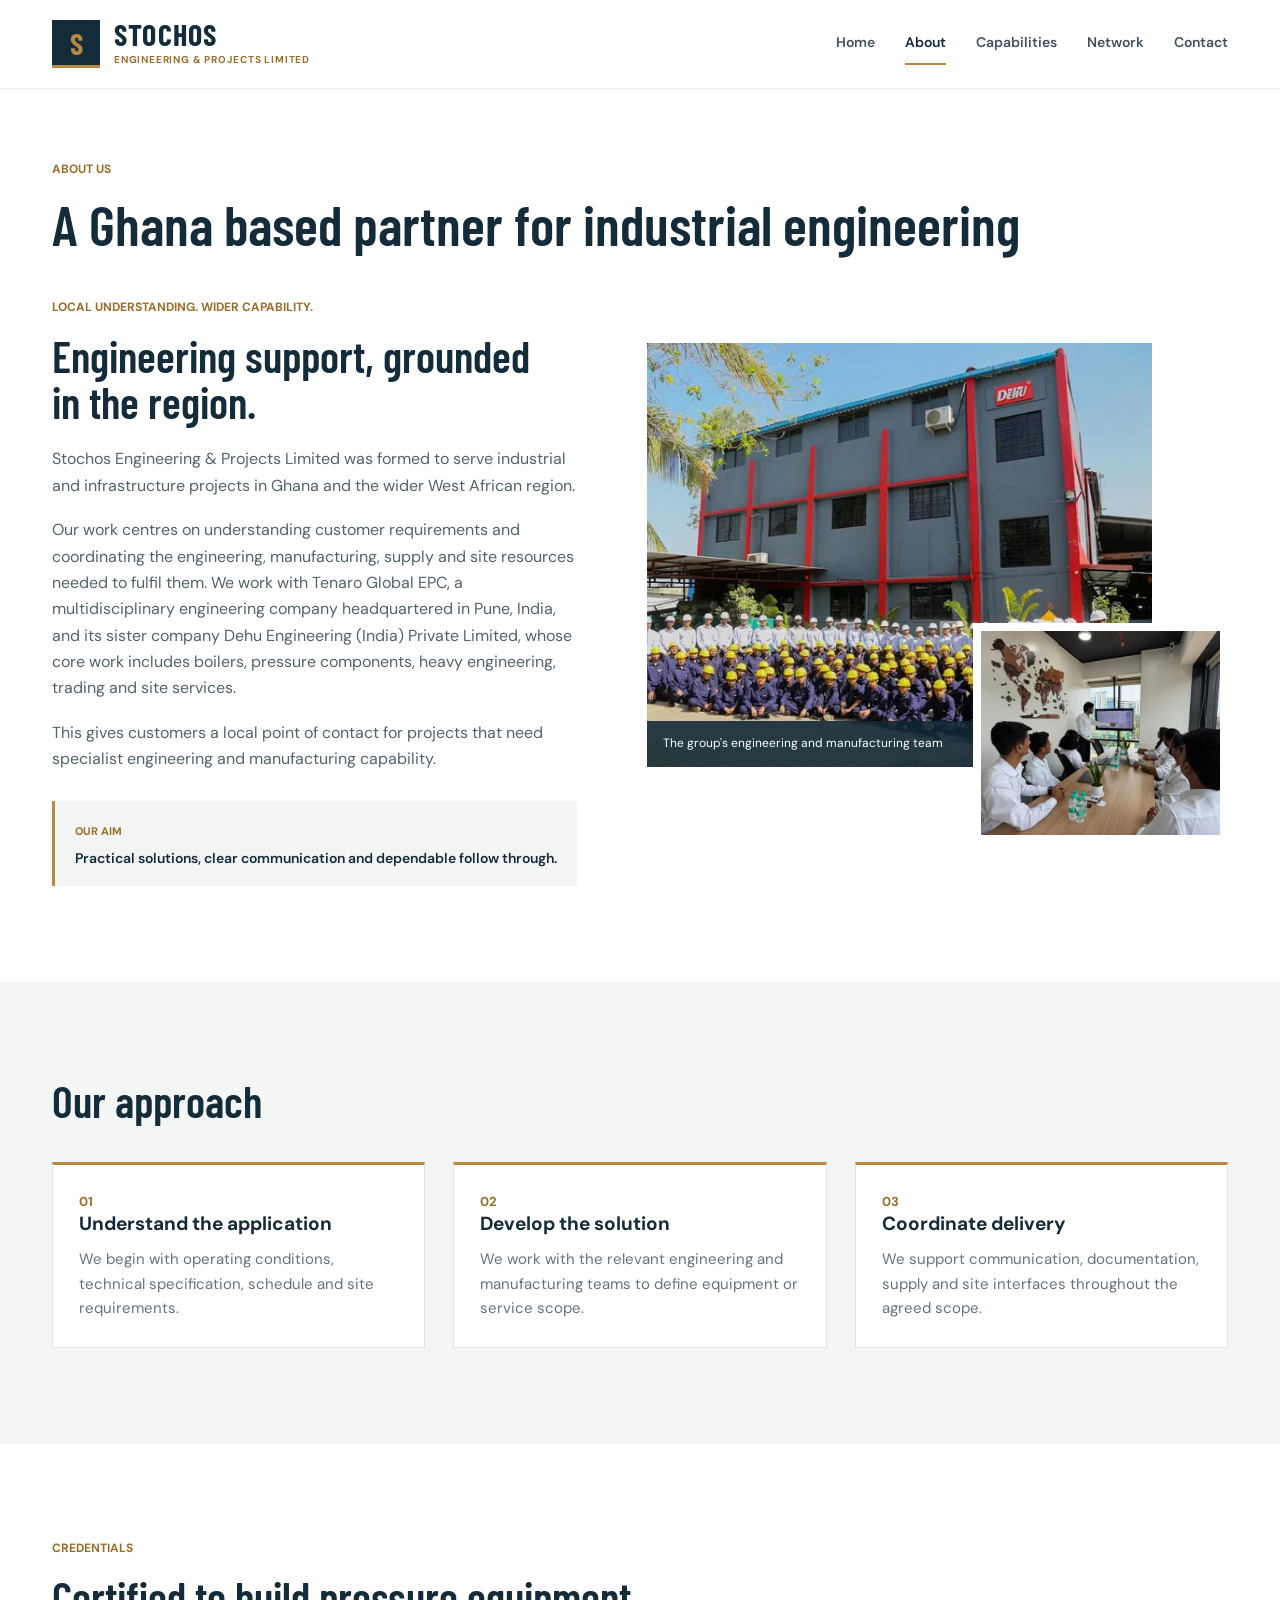
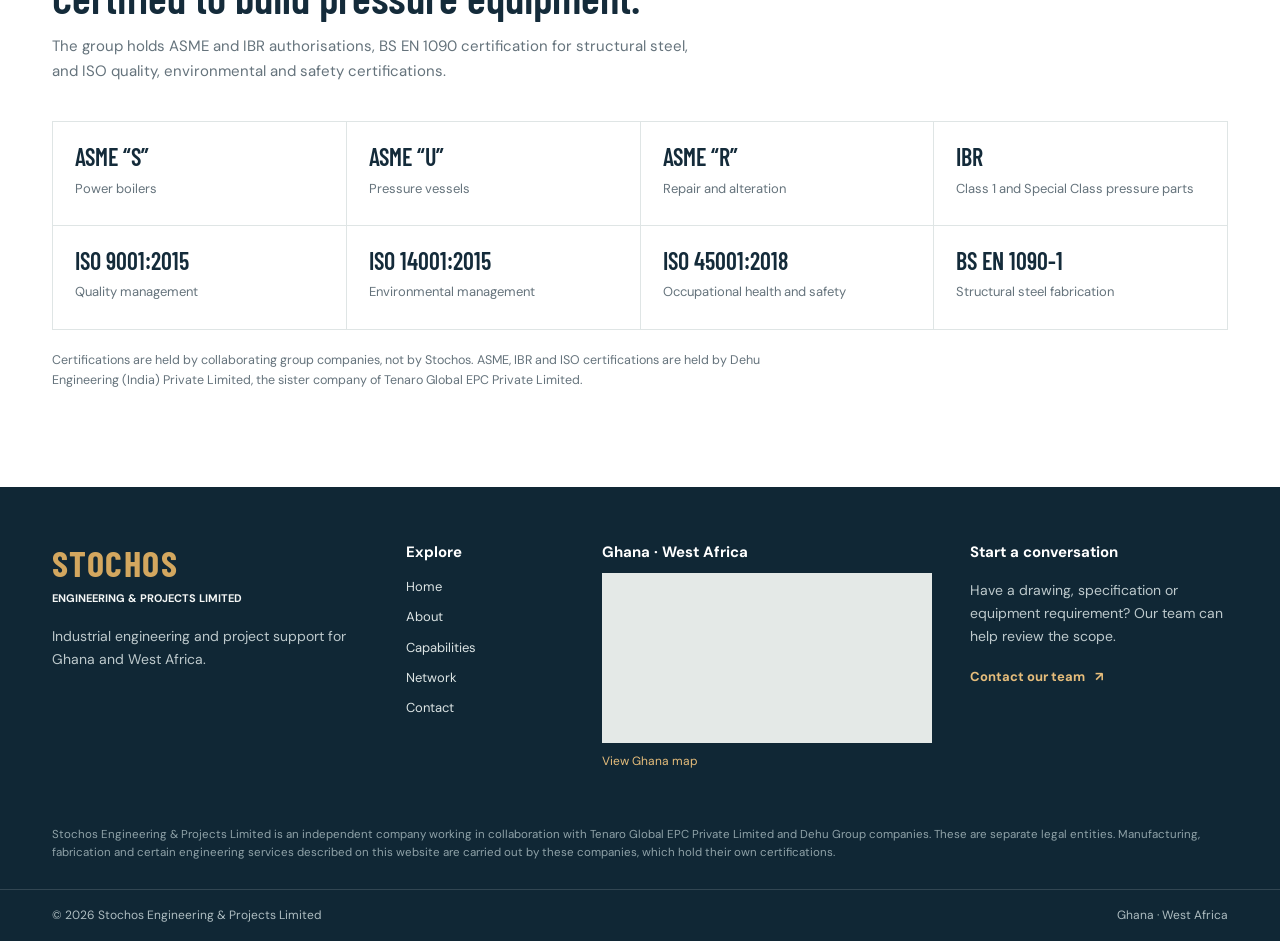
==== about/index.html @ 155a090a "Restructured into HTML" ====
<!doctype html>
<html lang="en">
<head>
  <meta charset="UTF-8" />
  <meta name="viewport" content="width=device-width, initial-scale=1.0" />
  <title>About Us | Stochos Engineering &amp; Projects</title>
  <meta name="description" content="Stochos is a Ghana based partner for industrial engineering, connected to Tenaro Global EPC and the Dehu Group." />
  <link rel="stylesheet" href="../css/styles.css" />
</head>
<body>
  <a class="skip" href="#main">Skip to content</a>

  <header>
    <div class="wrap nav">
      <a class="brand" href="../" aria-label="Stochos Engineering &amp; Projects Limited, home">
        <span class="brand-mark" aria-hidden="true">S</span>
        <span class="brand-text"><strong>STOCHOS</strong><span>ENGINEERING &amp; PROJECTS LIMITED</span></span>
      </a>
      <input class="nav-toggle" type="checkbox" id="nav-toggle" aria-label="Toggle menu" />
      <label class="menu" for="nav-toggle" aria-hidden="true">Menu</label>
      <nav class="links" id="site-links" aria-label="Main">
        <a href="../">Home</a>
        <a href="../about/" class="on" aria-current="page">About</a>
        <a href="../capabilities/">Capabilities</a>
        <a href="../network/">Network</a>
        <a href="../contact/">Contact</a>
      </nav>
    </div>
  </header>

  <main id="main">
    <div class="wrap page-head">
      <div class="eyebrow">About us</div>
      <h1>A Ghana based partner for industrial engineering</h1>
    </div>

    <section class="about-story-section">
      <div class="wrap about-story-layout">
        <div class="about-story-copy">
          <div class="eyebrow">Local understanding. Wider capability.</div>
          <h2>Engineering support, grounded in the region.</h2>
          <p>Stochos Engineering &amp; Projects Limited was formed to serve industrial and infrastructure projects in Ghana and the wider West African region.</p>
          <p>Our work centres on understanding customer requirements and coordinating the engineering, manufacturing, supply and site resources needed to fulfil them. We work with Tenaro Global EPC, a multidisciplinary engineering company headquartered in Pune, India, and its sister company Dehu Engineering (India) Private Limited, whose core work includes boilers, pressure components, heavy engineering, trading and site services.</p>
          <p>This gives customers a local point of contact for projects that need specialist engineering and manufacturing capability.</p>
          <div class="about-principle">
            <span>Our aim</span>
            <p>Practical solutions, clear communication and dependable follow through.</p>
          </div>
        </div>
        <div class="about-image-pair">
          <figure class="about-image-main">
            <img src="../images/group-team.webp" alt="The Dehu Group engineering and manufacturing team outside their facility" />
            <figcaption>The group's engineering and manufacturing team</figcaption>
          </figure>
          <img class="about-image-detail" src="../images/engineering-office.webp" alt="Engineers in a project review meeting" loading="lazy" />
        </div>
      </div>
    </section>

    <section class="soft">
      <div class="wrap">
        <h2>Our approach</h2>
        <div class="grid">
          <div class="card">
            <div class="num">01</div>
            <h3>Understand the application</h3>
            <p>We begin with operating conditions, technical specification, schedule and site requirements.</p>
          </div>
          <div class="card">
            <div class="num">02</div>
            <h3>Develop the solution</h3>
            <p>We work with the relevant engineering and manufacturing teams to define equipment or service scope.</p>
          </div>
          <div class="card">
            <div class="num">03</div>
            <h3>Coordinate delivery</h3>
            <p>We support communication, documentation, supply and site interfaces throughout the agreed scope.</p>
          </div>
        </div>
      </div>
    </section>

    <section>
      <div class="wrap">
        <div class="eyebrow">Credentials</div>
        <h2>Certified to build pressure equipment.</h2>
        <p class="note" style="max-width: 640px">The group holds ASME and IBR authorisations, BS EN 1090 certification for structural steel, and ISO quality, environmental and safety certifications.</p>
        <div class="credentials">
          <div class="credential"><strong>ASME “S”</strong><span>Power boilers</span></div>
          <div class="credential"><strong>ASME “U”</strong><span>Pressure vessels</span></div>
          <div class="credential"><strong>ASME “R”</strong><span>Repair and alteration</span></div>
          <div class="credential"><strong>IBR</strong><span>Class 1 and Special Class pressure parts</span></div>
          <div class="credential"><strong>ISO 9001:2015</strong><span>Quality management</span></div>
          <div class="credential"><strong>ISO 14001:2015</strong><span>Environmental management</span></div>
          <div class="credential"><strong>ISO 45001:2018</strong><span>Occupational health and safety</span></div>
          <div class="credential"><strong>BS EN 1090-1</strong><span>Structural steel fabrication</span></div>
        </div>
        <p class="credentials-note">Certifications are held by collaborating group companies, not by Stochos. ASME, IBR and ISO certifications are held by Dehu Engineering (India) Private Limited, the sister company of Tenaro Global EPC Private Limited.</p>
      </div>
    </section>
  </main>

  <footer>
    <div class="wrap footer-main">
      <div class="footer-brand">
        <strong>STOCHOS</strong>
        <span>ENGINEERING &amp; PROJECTS LIMITED</span>
        <p>Industrial engineering and project support for Ghana and West Africa.</p>
      </div>
      <div class="footer-navigation">
        <h2>Explore</h2>
        <nav aria-label="Footer">
          <a href="../">Home</a>
          <a href="../about/">About</a>
          <a href="../capabilities/">Capabilities</a>
          <a href="../network/">Network</a>
          <a href="../contact/">Contact</a>
        </nav>
      </div>
      <div class="footer-map">
        <h2>Ghana · West Africa</h2>
        <iframe title="Map showing Ghana in West Africa" src="https://www.openstreetmap.org/export/embed.html?bbox=-3.3%2C4.5%2C1.3%2C11.2&amp;layer=mapnik" loading="lazy" referrerpolicy="no-referrer-when-downgrade"></iframe>
        <a href="https://www.openstreetmap.org/#map=6/7.95/-0.99" target="_blank" rel="noreferrer">View Ghana map</a>
      </div>
      <div class="footer-contact">
        <h2>Start a conversation</h2>
        <p>Have a drawing, specification or equipment requirement? Our team can help review the scope.</p>
        <a href="../contact/">Contact our team <span aria-hidden="true">↗</span></a>
      </div>
    </div>
    <div class="wrap footer-legal">
      Stochos Engineering &amp; Projects Limited is an independent company working in collaboration with Tenaro Global EPC Private Limited and Dehu Group companies. These are separate legal entities. Manufacturing, fabrication and certain engineering services described on this website are carried out by these companies, which hold their own certifications.
    </div>
    <div class="footer-base">
      <div class="wrap">
        <span>© 2026 Stochos Engineering &amp; Projects Limited</span>
        <span>Ghana · West Africa</span>
      </div>
    </div>
  </footer>

</body>
</html>
---- css/styles.css ----
@import url('https://fonts.googleapis.com/css2?family=Barlow+Condensed:wght@500;600;700&family=DM+Sans:wght@400;500;600;700&display=swap');

:root {
	font-family: 'DM Sans', sans-serif;
	color: #233442;
	background: #fff;
	font-synthesis: none;
	text-rendering: optimizeLegibility;
	--gold: #b8893f;
	--gold-deep: #9a6d29;
	--navy: #142b3a;
	--ink: #263946;
	--muted: #65737c;
	--line: #dfe5e5;
	--soft: #f3f6f5;
	--white: #fff;
}

* { box-sizing: border-box; margin: 0; }
html { scroll-behavior: smooth; }
body { color: var(--ink); background: var(--white); line-height: 1.65; }
button, input, select, textarea { font: inherit; }
button { cursor: pointer; }
a { color: inherit; }
img { max-width: 100%; }
.wrap { width: min(1240px, 100%); margin: 0 auto; padding: 0 32px; }
.skip { position: absolute; top: -60px; left: 16px; z-index: 20; padding: 10px 16px; background: var(--navy); color: #fff; font-size: 14px; font-weight: 700; text-decoration: none; }
.skip:focus { top: 12px; }

/* Header */
header { position: sticky; top: 0; z-index: 10; background: rgba(255,255,255,.98); border-bottom: 1px solid #e9eded; }
.nav { min-height: 88px; display: flex; align-items: center; justify-content: space-between; gap: 32px; }
.brand { display: flex; align-items: center; gap: 14px; color: var(--navy); text-decoration: none; }
.brand-mark { display: grid; width: 48px; height: 48px; flex: none; place-items: center; background: var(--navy); color: var(--gold); font-family: 'Barlow Condensed', sans-serif; font-size: 30px; font-weight: 700; line-height: 1; border-bottom: 3px solid var(--gold); }
.brand-text strong { display: block; font-family: 'Barlow Condensed', sans-serif; font-size: 30px; font-weight: 700; line-height: .95; letter-spacing: .04em; }
.brand-text span { display: block; margin-top: 4px; color: var(--gold-deep); font-size: 10px; font-weight: 700; letter-spacing: .08em; }
.links { display: flex; align-items: center; gap: 30px; }
.links a { padding: 8px 0; border-bottom: 2px solid transparent; color: #42525d; font-size: 14px; font-weight: 600; text-decoration: none; transition: color .2s, border-color .2s; }
.links a:hover, .links a.on { color: var(--navy); border-color: var(--gold); }
.menu { display: none; margin: 0; border: 1px solid var(--line); padding: 9px 14px; background: #fff; color: var(--navy); font-size: 14px; font-weight: 700; cursor: pointer; user-select: none; }
.nav-toggle { position: absolute; width: 1px; height: 1px; opacity: 0; pointer-events: none; }
.nav-toggle:focus-visible + .menu { outline: 2px solid var(--gold); outline-offset: 2px; }
.nav-toggle:checked + .menu { border-color: var(--navy); background: var(--navy); color: #fff; }

/* Hero */
.hero { position: relative; isolation: isolate; min-height: 660px; padding: 96px 0 48px; display: flex; align-items: center; overflow: hidden; color: #fff; text-align: center; background: #163447; }
.hero-image, .hero-shade { position: absolute; z-index: -1; inset: 0; width: 100%; height: 100%; }
.hero-image { object-fit: cover; object-position: center 55%; animation: hero-arrive 1s ease-out both; }
.hero-shade { background: linear-gradient(90deg, rgba(9,25,36,.8), rgba(9,25,36,.5) 52%, rgba(9,25,36,.62)), linear-gradient(0deg, rgba(8,24,34,.48), transparent 60%); }
.hero-content { position: relative; padding-top: 24px; padding-bottom: 20px; animation: content-arrive .7s .12s ease-out both; }
.hero .eyebrow { color: #f3d6a2; }
.eyebrow { color: var(--gold-deep); font-size: 12px; font-weight: 700; line-height: 1.4; text-transform: uppercase; margin-bottom: 17px; }
h1, h2, h3 { color: var(--navy); }
h1, h2 { font-family: 'Barlow Condensed', 'Arial Narrow', sans-serif; font-weight: 600; line-height: 1.04; }
.hero h1 { max-width: 940px; margin: 0 auto; color: #fff; font-size: 68px; }
h2 { font-size: 44px; margin-bottom: 14px; }
h3 { font-size: 19px; line-height: 1.3; margin-bottom: 10px; }
.lead { max-width: 780px; margin: 23px auto 30px; color: rgba(255,255,255,.9); font-size: 18px; line-height: 1.6; }
.hero-actions { display: flex; flex-wrap: wrap; justify-content: center; gap: 12px; }
.btn { min-height: 50px; display: inline-flex; align-items: center; justify-content: center; gap: 12px; padding: 12px 24px; border: 1px solid var(--gold); background: var(--gold); color: #fff; font-size: 14px; font-weight: 700; text-decoration: none; transition: background .2s, border-color .2s, transform .2s; }
.btn:hover { transform: translateY(-2px); background: var(--gold-deep); border-color: var(--gold-deep); }
.btn:disabled { opacity: .7; transform: none; }
.hero .btn.ghost { background: transparent; border-color: rgba(255,255,255,.76); color: #fff; }
.hero .btn.ghost:hover { background: #fff; border-color: #fff; color: var(--navy); }
.hero-location { display: flex; align-items: center; justify-content: center; gap: 12px; margin-top: 35px; color: rgba(255,255,255,.86); font-size: 12px; font-weight: 600; }
.hero-location span { width: 4px; height: 4px; border-radius: 50%; background: #e7bd77; }

/* Stats strip */
.stats { padding: 0; background: var(--navy); color: #fff; }
.stats-grid { display: grid; grid-template-columns: repeat(4, minmax(0, 1fr)); }
.stat { padding: 30px 26px; border-left: 1px solid rgba(255,255,255,.12); }
.stat:last-child { border-right: 1px solid rgba(255,255,255,.12); }
.stat strong { display: block; color: #e7bd77; font-family: 'Barlow Condensed', sans-serif; font-size: 40px; font-weight: 600; line-height: 1; }
.stat span { display: block; margin-top: 8px; color: #c9d4d6; font-size: 13px; line-height: 1.45; }
.stats-note { padding: 12px 0 14px; border-top: 1px solid rgba(255,255,255,.12); color: #8fa2a8; font-size: 11px; }

section { padding: 96px 0; }
.capabilities-section { background: #fff; }
.section-heading { display: flex; align-items: end; justify-content: space-between; gap: 48px; margin-bottom: 36px; }
.section-heading h2 { margin-bottom: 0; }
.note { color: var(--muted); font-size: 15px; }
.section-heading .note { max-width: 465px; }
.capability-grid { display: grid; grid-template-columns: repeat(4, minmax(0, 1fr)); gap: 22px; }
.capability-card { min-width: 0; display: flex; flex-direction: column; background: #fff; border-bottom: 1px solid var(--line); }
.capability-image-wrap { position: relative; aspect-ratio: 1.55; overflow: hidden; background: #dce3e3; }
.capability-image-wrap img { width: 100%; height: 100%; display: block; object-fit: cover; transition: transform .5s ease; }
.capability-card:hover .capability-image-wrap img { transform: scale(1.04); }
.capability-number { position: absolute; right: 14px; bottom: 14px; display: grid; width: 40px; height: 40px; place-items: center; background: var(--gold); color: #fff; font-size: 12px; font-weight: 700; }
.capability-copy { display: flex; flex: 1; flex-direction: column; padding: 22px 2px 24px; }
.capability-copy h3 { min-height: 2.6em; }
.capability-copy p { color: var(--muted); font-size: 14px; }
.capability-copy .text-link { margin-top: auto; padding-top: 15px; white-space: nowrap; }
.text-link { display: inline-flex; align-self: flex-start; align-items: center; gap: 10px; margin-top: 15px; color: var(--gold-deep); font-size: 13px; font-weight: 700; text-decoration: none; }
.text-link:hover { color: var(--navy); }

.approach-section { background: var(--soft); }
.approach-layout { display: grid; grid-template-columns: 1.03fr .97fr; align-items: center; gap: 76px; }
.approach-image { position: relative; min-height: 530px; background: #c7d0d0; }
.approach-image img { display: block; width: 100%; height: 530px; object-fit: cover; }
.image-caption { position: absolute; right: 0; bottom: 0; left: 0; padding: 18px 22px; background: rgba(20,43,58,.9); color: white; font-size: 13px; font-weight: 600; }
.approach-copy h2 { max-width: 510px; }
.approach-copy > .note { max-width: 530px; margin: 20px 0 27px; }
.approach-steps { margin: 0 0 29px; border-top: 1px solid #d7dfdf; }
.approach-step { display: flex; align-items: center; gap: 18px; padding: 13px 0; border-bottom: 1px solid #d7dfdf; }
.approach-step span, .num { color: var(--gold-deep); font-size: 13px; font-weight: 700; }
.approach-step h3 { margin: 0; font-size: 15px; }

.industries-section { padding: 78px 0; background: var(--navy); color: #fff; }
.industries-layout { display: grid; grid-template-columns: .8fr 1.2fr; gap: 60px; align-items: center; }
.industries-section .eyebrow { color: #e7bd77; }
.industries-section h2 { max-width: 460px; color: #fff; }
.tags { display: flex; flex-wrap: wrap; gap: 10px; }
.tags span { padding: 8px 13px; border: 1px solid rgba(255,255,255,.22); color: rgba(255,255,255,.9); font-size: 13px; }
.process-section { background: #f5f7f6; }
.process-section h2 { max-width: 580px; }
.grid { display: grid; grid-template-columns: repeat(3, minmax(0, 1fr)); gap: 28px; margin-top: 38px; }

.soft { background: var(--soft); }
.card { padding: 26px; border: 1px solid var(--line); border-top: 3px solid var(--gold); background: #fff; }
.card p { color: var(--muted); font-size: 15px; }
.band { padding: 66px 0; background-color: var(--navy); background-image: linear-gradient(rgba(255,255,255,.075) 1px, transparent 1px), linear-gradient(90deg, rgba(255,255,255,.075) 1px, transparent 1px); background-size: 42px 42px; color: #fff; }
.band-inner { display: flex; align-items: center; justify-content: space-between; gap: 40px; }
.band h2 { margin-bottom: 8px; color: #fff; }
.band p { color: #d4dddf; }
.band .btn { flex: none; }
.page-head { padding: 72px 32px 8px; }
.page-head h1 { color: var(--navy); font-size: 56px; }
.page-head .lead { margin: 22px 0 0; color: var(--muted); }

/* Forms */
form { display: grid; gap: 16px; }
.row { display: grid; grid-template-columns: 1fr 1fr; gap: 16px; }
label { display: block; margin-bottom: 6px; color: var(--navy); font-size: 13px; font-weight: 700; }
input, select, textarea { width: 100%; padding: 12px 14px; border: 1px solid #cdd6d7; border-radius: 0; background: #fff; color: var(--ink); font-size: 15px; }
input:focus, select:focus, textarea:focus { outline: 2px solid var(--gold); outline-offset: 1px; border-color: var(--gold); }
input[type=file] { padding: 10px 12px; background: var(--soft); font-size: 14px; cursor: pointer; }
input[type=file]::file-selector-button { margin-right: 12px; padding: 7px 14px; border: 1px solid var(--navy); background: #fff; color: var(--navy); font: inherit; font-size: 13px; font-weight: 700; cursor: pointer; }
.honeypot { position: absolute; left: -9999px; width: 1px; height: 1px; opacity: 0; }

/* Footer */
footer { padding: 0; background: #102735; color: #dce4e4; font-size: 14px; }
.footer-main { display: grid; grid-template-columns: 1.1fr .55fr 1.15fr .9fr; gap: 38px; padding-top: 58px; padding-bottom: 54px; }
.footer-brand strong { display: block; color: #d3a75f; font-family: 'Barlow Condensed', sans-serif; font-size: 36px; line-height: 1; letter-spacing: .04em; }
.footer-brand > span { display: block; margin-top: 8px; color: #f4f6f5; font-size: 11px; font-weight: 700; }
.footer-brand p, .footer-contact p { max-width: 330px; margin-top: 18px; color: #bdc9cc; font-size: 14px; }
footer h2 { margin-bottom: 15px; color: #fff; font-family: 'DM Sans', sans-serif; font-size: 15px; font-weight: 700; }
.footer-navigation nav { display: grid; grid-template-columns: 1fr; gap: 9px; }
.footer-navigation a { width: fit-content; color: #dce4e4; font-size: 13px; text-decoration: none; }
.footer-navigation a:hover { color: #e6bd7b; }
.footer-contact a { display: flex; align-items: center; gap: 10px; width: fit-content; margin-top: 18px; color: #e6bd7b; font-size: 13px; font-weight: 700; text-decoration: none; }
.footer-contact a:hover { text-decoration: underline; }
.footer-map h2 { margin-bottom: 12px; }
.footer-map iframe { display: block; width: 100%; height: 170px; border: 0; background: #e4e9e7; }
.footer-map > a { display: inline-block; margin-top: 9px; color: #e6bd7b; font-size: 12px; text-decoration: none; }
.footer-map > a:hover { text-decoration: underline; }
.footer-legal { padding-bottom: 26px; color: #8fa2a8; font-size: 11.5px; line-height: 1.6; }
.footer-base { border-top: 1px solid rgba(255,255,255,.14); }
.footer-base .wrap { display: flex; flex-wrap: wrap; justify-content: space-between; gap: 12px; padding-top: 16px; padding-bottom: 16px; color: #aebdc1; font-size: 12px; }

/* About */
.about-story-section { padding-top: 38px; }
.about-story-layout { display: grid; grid-template-columns: .95fr 1.05fr; align-items: center; gap: 70px; }
.about-story-copy h2 { max-width: 510px; margin-bottom: 22px; }
.about-story-copy > p { margin-bottom: 18px; color: #52636c; }
.about-story-copy > p:last-of-type { margin-bottom: 0; }
.about-principle { margin-top: 28px; padding: 16px 20px; border-left: 3px solid var(--gold); background: #f3f6f5; }
.about-principle span { color: var(--gold-deep); font-size: 11px; font-weight: 700; text-transform: uppercase; }
.about-principle p { margin-top: 4px; color: var(--navy); font-size: 14px; font-weight: 600; }
.about-image-pair { position: relative; min-height: 500px; padding: 0 76px 76px 0; }
.about-image-main { position: relative; height: 424px; margin: 0; background: #d7dfdf; }
.about-image-main img { display: block; width: 100%; height: 100%; object-fit: cover; }
.about-image-main figcaption { position: absolute; right: 0; bottom: 0; left: 0; padding: 13px 16px; background: rgba(16,39,53,.88); color: #fff; font-size: 12px; }
.about-image-detail { position: absolute; right: 0; bottom: 0; width: 44%; height: 220px; border: 8px solid #fff; object-fit: cover; background: #d7dfdf; }

/* Credentials */
.credentials { display: grid; grid-template-columns: repeat(4, minmax(0, 1fr)); gap: 0; margin-top: 38px; border-top: 1px solid var(--line); border-left: 1px solid var(--line); }
.credential { padding: 22px 22px 24px; border-right: 1px solid var(--line); border-bottom: 1px solid var(--line); background: #fff; }
.credential strong { display: block; margin-bottom: 4px; color: var(--navy); font-family: 'Barlow Condensed', sans-serif; font-size: 24px; font-weight: 600; line-height: 1.1; }
.credential span { color: var(--muted); font-size: 13px; }
.credentials-note { max-width: 760px; margin-top: 20px; color: var(--muted); font-size: 12.5px; }

/* Capabilities */
.capabilities-page-head { padding-bottom: 48px; }
.capability-catalog-section { padding-top: 48px; background: #f3f6f5; }
.capability-catalog-intro { max-width: 690px; margin-bottom: 36px; }
.capability-catalog-intro h2 { margin-bottom: 12px; }
.capability-catalog { display: grid; grid-template-columns: repeat(2, minmax(0, 1fr)); gap: 20px; }
.capability-detail { min-height: 184px; display: grid; grid-template-columns: 38% 1fr; border-top: 2px solid var(--gold); background: #fff; scroll-margin-top: 110px; }
.capability-detail > img { display: block; width: 100%; height: 100%; min-height: 184px; object-fit: cover; }
.capability-detail > div { padding: 21px 23px; }
.capability-detail-number { display: block; margin-bottom: 8px; color: var(--gold-deep); font-size: 11px; font-weight: 700; }
.capability-detail h3 { margin-bottom: 8px; }
.capability-detail p { color: var(--muted); font-size: 13px; }
.standards { display: flex; flex-wrap: wrap; gap: 8px; margin-top: 26px; }
.standards span { padding: 6px 11px; border: 1px solid #cbd5d3; background: #fff; color: var(--navy); font-size: 12px; font-weight: 600; }
.industries-directory { background: #e8efed; }
.industries-directory-layout { display: grid; grid-template-columns: .8fr 1.2fr; align-items: center; gap: 64px; }
.industries-directory-layout h2 { margin-bottom: 16px; }
.industries-directory-layout > div:first-child > p { max-width: 390px; color: #5c6b70; font-size: 14px; }
.industry-list { display: grid; grid-template-columns: repeat(2, minmax(0, 1fr)); border-top: 1px solid #cbd5d3; }
.industry-list > div { display: flex; align-items: baseline; gap: 13px; min-height: 58px; padding: 17px 10px; border-bottom: 1px solid #cbd5d3; color: var(--navy); font-size: 14px; font-weight: 600; }
.industry-list > div:nth-child(odd) { margin-right: 18px; }
.industry-list span { color: var(--gold-deep); font-size: 10px; font-weight: 700; }

/* Network */
.network-overview-section { padding-top: 30px; }
.network-overview { display: grid; grid-template-columns: 1fr 1fr; align-items: center; gap: 64px; }
.network-image { position: relative; height: 440px; background: #d4dddd; }
.network-image::after { position: absolute; inset: 45% 0 0; background: linear-gradient(transparent, rgba(12,31,43,.75)); content: ''; }
.network-image img { display: block; width: 100%; height: 100%; object-fit: cover; }
.network-image > span { position: absolute; z-index: 1; bottom: 22px; left: 24px; color: #fff; font-family: 'Barlow Condensed', sans-serif; font-size: 25px; }
.network-copy h2 { margin-bottom: 18px; }
.network-copy > p { margin-bottom: 18px; color: #52636c; font-size: 14px; }
.network-copy .btn { margin-top: 7px; }
.network-process-section h2 { max-width: 590px; }
.ecosystem { display: grid; grid-template-columns: repeat(3, minmax(0, 1fr)); gap: 22px; margin-top: 38px; }
.eco-card { display: flex; flex-direction: column; padding: 26px; border: 1px solid var(--line); background: #fff; }
.eco-card.local { border-color: var(--navy); background: var(--navy); }
.eco-logo { display: flex; align-items: center; height: 56px; margin-bottom: 18px; }
.eco-logo img { max-height: 48px; width: auto; }
.eco-logo .brand-mark { width: 48px; height: 48px; }
.eco-card .eyebrow { margin-bottom: 8px; }
.eco-card p { color: var(--muted); font-size: 14px; }
.eco-card.local h3 { color: #fff; }
.eco-card.local .eyebrow { color: #e7bd77; }
.eco-card.local p { color: #c9d4d6; }
.locations { display: flex; flex-wrap: wrap; gap: 10px; margin-top: 22px; }
.locations span { padding: 8px 13px; border: 1px solid #cbd5d3; color: var(--navy); font-size: 13px; font-weight: 600; }
.locations span.here { border-color: var(--gold); background: var(--gold); color: #fff; }

/* Contact */
.contact-page-head { padding-bottom: 30px; }
.contact-page-head .lead { max-width: 750px; margin-bottom: 0; }
.contact-section { padding-top: 24px; background: #f3f6f5; }
.contact-layout { display: grid; grid-template-columns: 1.1fr .9fr; align-items: start; gap: 48px; }
.contact-form-panel { padding: 34px; border: 1px solid var(--line); background: #fff; }
.contact-panel-heading { margin-bottom: 24px; }
.contact-panel-heading h2 { margin-bottom: 8px; }
.contact-panel-heading p { color: var(--muted); font-size: 14px; }
.contact-form-panel form { gap: 18px; }
.contact-form-panel .note { font-size: 13px; }
.contact-aside { background: var(--navy); color: #fff; }
.contact-aside > img { display: block; width: 100%; height: 245px; object-fit: cover; }
.contact-aside-copy { padding: 27px 30px 30px; }
.contact-aside-copy .eyebrow { color: #e7bd77; }
.contact-aside-copy h2 { margin-bottom: 16px; color: #fff; font-size: 34px; }
.contact-aside-copy ul { display: grid; gap: 10px; padding: 0; list-style: none; }
.contact-aside-copy li { position: relative; padding-left: 18px; color: #d3dddf; font-size: 13px; }
.contact-aside-copy li::before { position: absolute; top: 9px; left: 0; width: 5px; height: 5px; background: #d1a45b; content: ''; }
.contact-aside-copy > p { margin-top: 18px; color: #bdc9cc; font-size: 12px; }
.contact-details { display: grid; gap: 5px; margin-top: 23px; padding-top: 17px; border-top: 1px solid rgba(255,255,255,.2); }
.contact-details span { margin-bottom: 4px; color: #e7bd77; font-size: 11px; font-weight: 700; text-transform: uppercase; }
.contact-details a { color: #eef2f1; font-size: 13px; font-weight: 500; text-decoration: none; }
.contact-details a:hover { color: #e7bd77; text-decoration: underline; }

@keyframes hero-arrive { from { transform: scale(1.04); } to { transform: scale(1); } }
@keyframes content-arrive { from { opacity: 0; transform: translateY(12px); } to { opacity: 1; transform: translateY(0); } }

@media (max-width: 1000px) {
	.credentials { grid-template-columns: repeat(2, minmax(0, 1fr)); }
}

@media (max-width: 900px) {
	.wrap { padding-right: 24px; padding-left: 24px; }
	.links { gap: 17px; }
	.brand-text strong { font-size: 26px; }
	.hero { min-height: 610px; }
	.stats-grid { grid-template-columns: repeat(2, minmax(0, 1fr)); }
	.stat:nth-child(2) { border-right: 1px solid rgba(255,255,255,.12); }
	.stat:nth-child(-n+2) { border-bottom: 1px solid rgba(255,255,255,.12); }
	.capability-grid { grid-template-columns: 1fr 1fr; }
	.approach-layout { gap: 40px; }
	.approach-image, .approach-image img { min-height: 450px; height: 450px; }
	.industries-layout { grid-template-columns: 1fr; gap: 22px; }
	.about-story-layout, .network-overview { gap: 36px; }
	.industries-directory-layout { grid-template-columns: .7fr 1.3fr; gap: 36px; }
	.ecosystem { grid-template-columns: 1fr; }
	.footer-main { grid-template-columns: 1fr 1fr; gap: 34px; }
	.contact-layout { gap: 26px; }
	.contact-form-panel { padding: 25px; }
}

@media (max-width: 760px) {
	.nav { min-height: 76px; }
	.brand-mark { width: 42px; height: 42px; font-size: 26px; }
	.menu { display: block; }
	.links { position: absolute; top: 76px; right: 0; left: 0; display: none; flex-direction: column; align-items: stretch; gap: 0; padding: 8px 24px 16px; border-bottom: 1px solid var(--line); background: #fff; }
	.nav-toggle:checked ~ .links { display: flex; }
	.links a { padding: 12px 0; border-bottom: 1px solid #edf0f0; }
	.links a.on { border-color: #edf0f0; color: var(--gold-deep); }
	.hero { min-height: 600px; padding: 64px 0 40px; }
	.hero h1 { font-size: 56px; }
	.hero .lead { font-size: 16px; }
	section { padding: 72px 0; }
	.section-heading { align-items: start; flex-direction: column; gap: 15px; }
		.approach-layout { grid-template-columns: 1fr; }
	.approach-image, .approach-image img { min-height: 360px; height: 360px; }
	.grid { grid-template-columns: 1fr; gap: 22px; }
	.page-head { padding-top: 52px; }
	.page-head h1 { font-size: 48px; }
	.footer-contact, .footer-map { grid-column: 1 / -1; }
	.about-story-layout, .network-overview { grid-template-columns: 1fr; }
	.about-image-pair { min-height: 450px; }
	.about-image-main { height: 390px; }
	.about-image-detail { height: 190px; }
	.industries-directory-layout { grid-template-columns: 1fr; gap: 30px; }
	.network-image { height: 380px; }
	.contact-layout { grid-template-columns: 1fr; }
	.contact-aside { display: grid; grid-template-columns: .8fr 1.2fr; }
	.contact-aside > img { height: 100%; min-height: 360px; }
}

@media (max-width: 540px) {
	.wrap { padding-right: 16px; padding-left: 16px; }
	.page-head { padding-right: 16px; padding-left: 16px; }
	.brand { gap: 10px; }
	.brand-text strong { font-size: 23px; }
	.brand-text span { font-size: 8.5px; }
	.hero { min-height: 570px; text-align: left; }
	.hero .eyebrow { max-width: 280px; }
	.hero h1 { font-size: 44px; }
	.hero .lead { margin: 19px 0 24px; }
	.hero-actions { align-items: stretch; flex-direction: column; }
	.hero-actions .btn { width: 100%; }
	.hero-location { justify-content: flex-start; flex-wrap: wrap; gap: 8px; margin-top: 23px; font-size: 11px; }
	.stat { padding: 22px 16px; }
	.stat strong { font-size: 32px; }
	h2 { font-size: 36px; }
	.page-head h1 { font-size: 40px; }
	.band-inner { align-items: stretch; flex-direction: column; gap: 22px; }
	.band .btn { width: 100%; }
	.capability-grid { grid-template-columns: 1fr; }
	.capability-copy h3 { min-height: 0; }
	.capability-image-wrap { aspect-ratio: 1.65; }
	.approach-image, .approach-image img { min-height: 310px; height: 310px; }
	.industries-section { padding: 62px 0; }
	.row { grid-template-columns: 1fr; }
	.credentials { grid-template-columns: 1fr; }
	.footer-base .wrap { flex-direction: column; }
	.footer-main { grid-template-columns: 1fr; gap: 32px; padding-top: 44px; padding-bottom: 40px; }
	.footer-contact, .footer-map { grid-column: auto; }
	.about-image-pair { min-height: 360px; padding: 0 42px 58px 0; }
	.about-image-main { height: 315px; }
	.about-image-detail { width: 48%; height: 155px; border-width: 6px; }
	.capability-catalog { grid-template-columns: 1fr; }
	.capability-detail { grid-template-columns: 1fr; }
	.capability-detail > img { height: 190px; min-height: 0; }
	.industry-list { grid-template-columns: 1fr; }
	.industry-list > div:nth-child(odd) { margin-right: 0; }
	.network-image { height: 310px; }
	.contact-form-panel { padding: 21px 17px; }
	.contact-aside { display: block; }
	.contact-aside > img { height: 210px; min-height: 0; }
	.contact-aside-copy { padding: 24px 21px; }
}

@media (prefers-reduced-motion: reduce) {
	*, *::before, *::after { scroll-behavior: auto !important; animation-duration: .01ms !important; transition-duration: .01ms !important; }
}
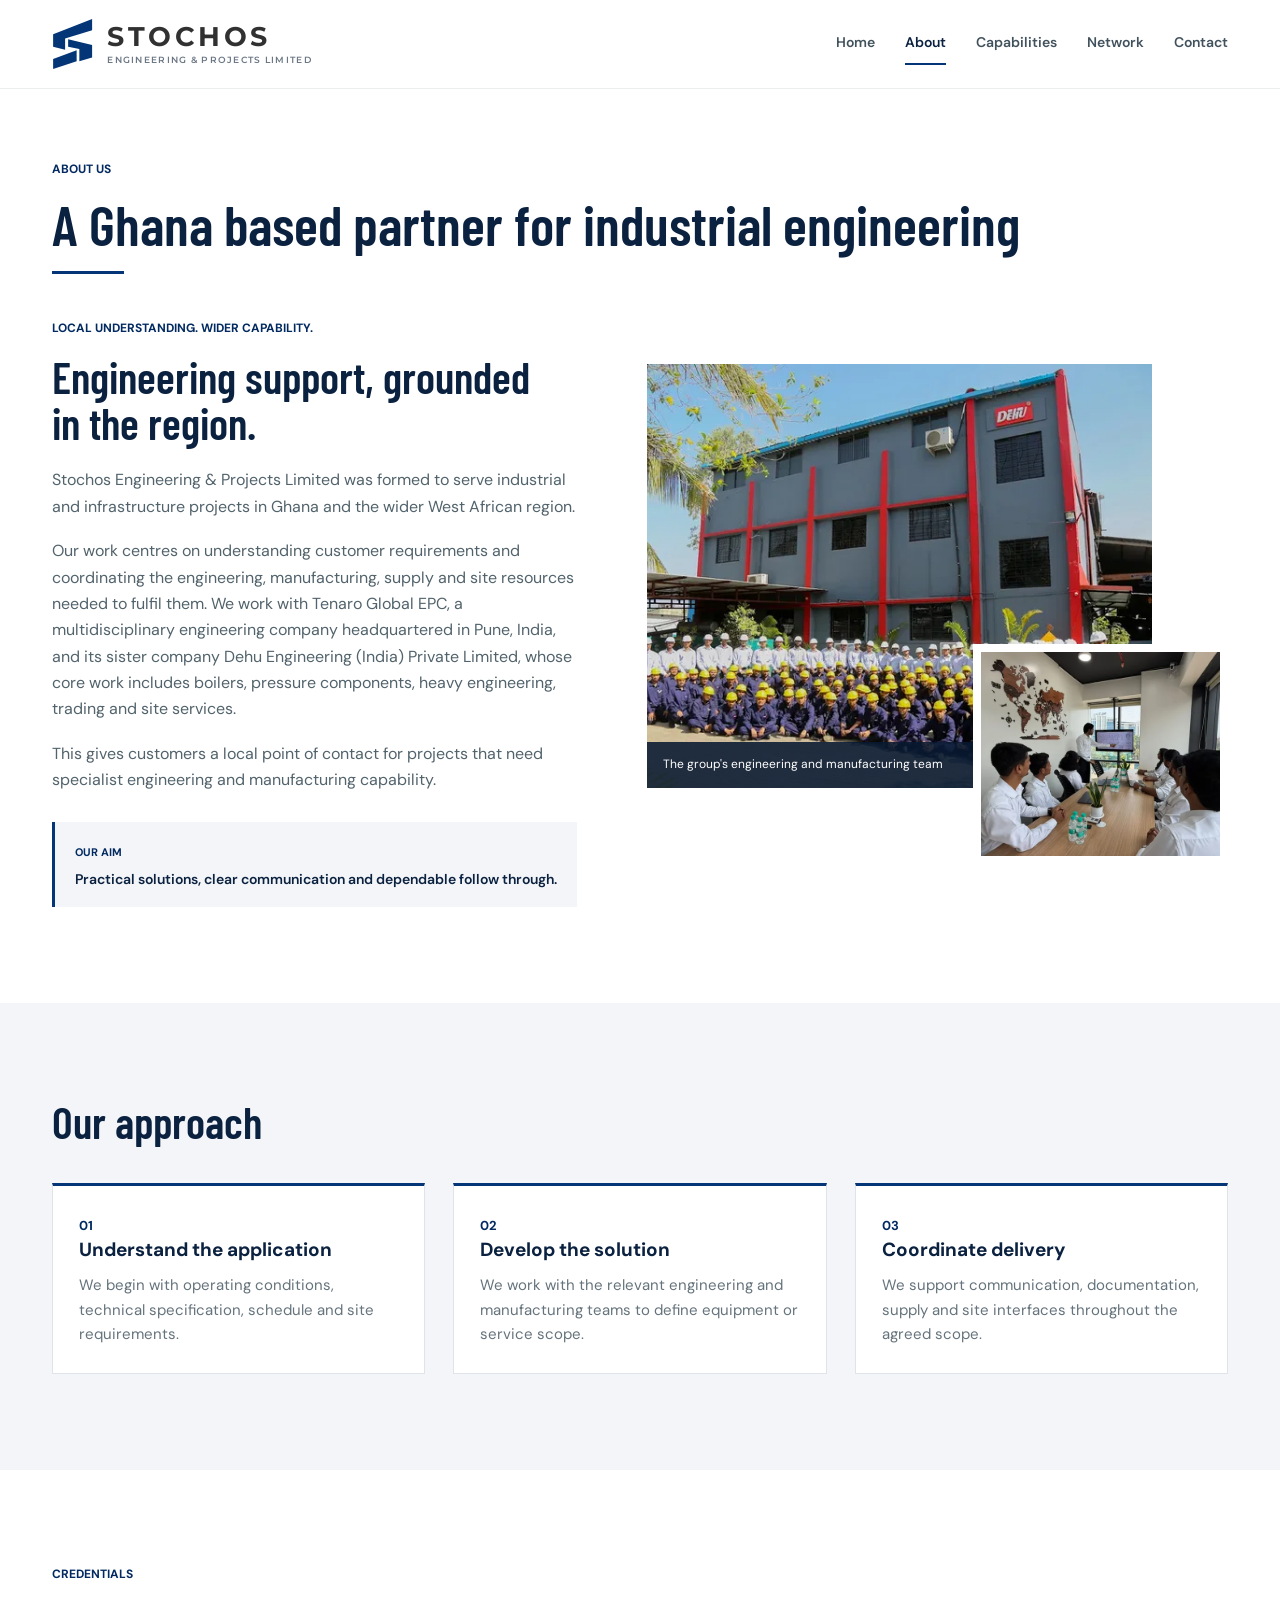
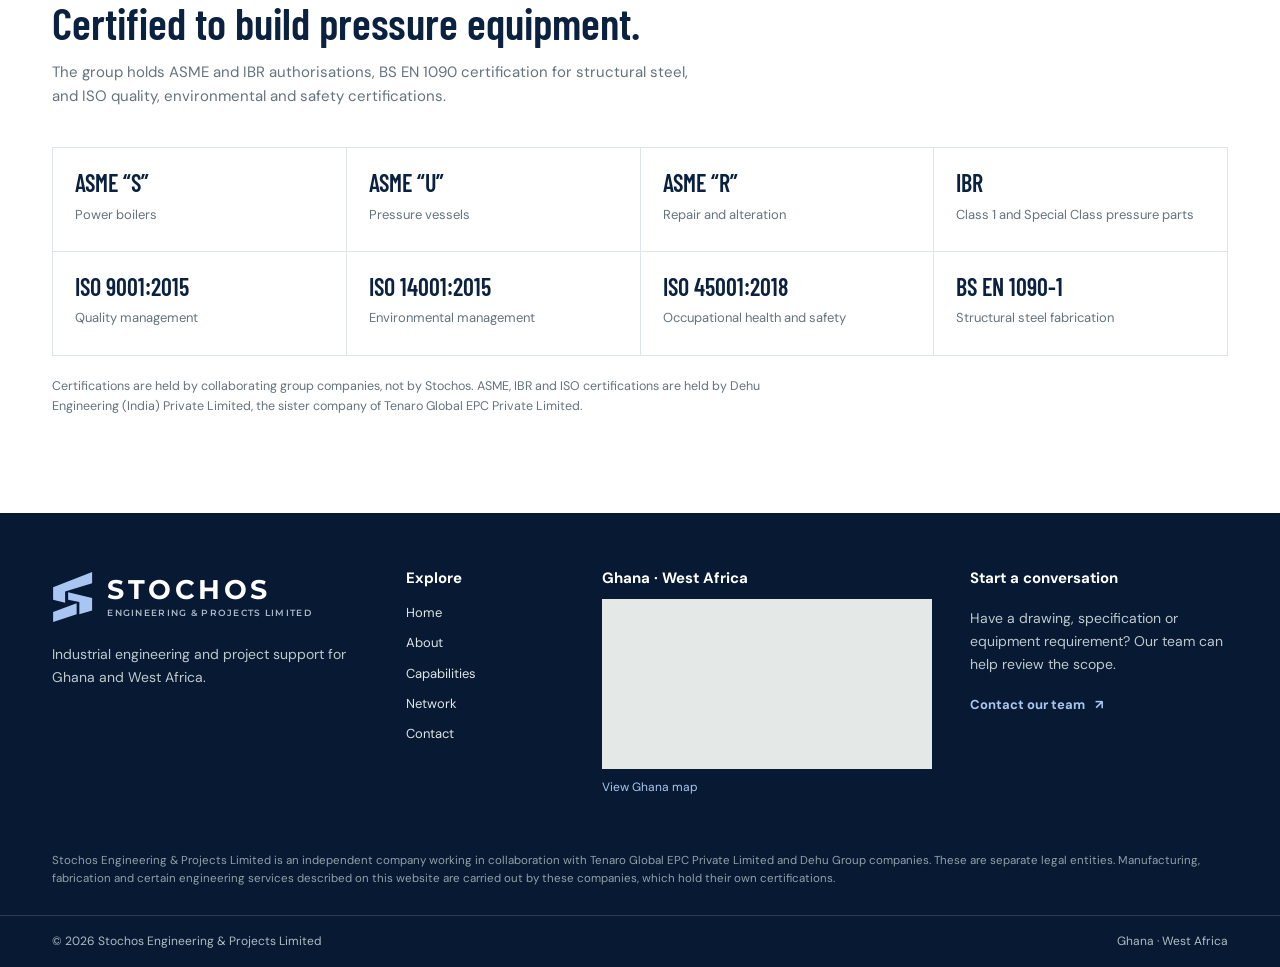
==== commit d23792e9: "Made the website more Responsive" ====
--- a/about/index.html
+++ b/about/index.html
@@ -5,15 +5,23 @@
   <meta name="viewport" content="width=device-width, initial-scale=1.0" />
   <title>About Us | Stochos Engineering &amp; Projects</title>
   <meta name="description" content="Stochos is a Ghana based partner for industrial engineering, connected to Tenaro Global EPC and the Dehu Group." />
+  <link rel="icon" type="image/svg+xml" href="../images/favicon.svg" />
   <link rel="stylesheet" href="../css/styles.css" />
 </head>
 <body>
+  <svg width="0" height="0" style="position: absolute" aria-hidden="true">
+    <symbol id="stochos-mark" viewBox="440 230 368 464">
+      <polygon fill="currentColor" points="450,375 798,240 798,340 557,412 557,514 450,486" />
+      <polygon fill="currentColor" points="584,420 798,470 798,582 684,617 684,506 584,486" />
+      <polygon fill="currentColor" points="450,595 660,518 660,615 450,684" />
+    </symbol>
+  </svg>
   <a class="skip" href="#main">Skip to content</a>
 
   <header>
     <div class="wrap nav">
       <a class="brand" href="../" aria-label="Stochos Engineering &amp; Projects Limited, home">
-        <span class="brand-mark" aria-hidden="true">S</span>
+        <svg class="brand-mark" viewBox="0 0 368 464" aria-hidden="true" focusable="false"><use href="#stochos-mark" /></svg>
         <span class="brand-text"><strong>STOCHOS</strong><span>ENGINEERING &amp; PROJECTS LIMITED</span></span>
       </a>
       <input class="nav-toggle" type="checkbox" id="nav-toggle" aria-label="Toggle menu" />
@@ -103,8 +111,10 @@
   <footer>
     <div class="wrap footer-main">
       <div class="footer-brand">
-        <strong>STOCHOS</strong>
-        <span>ENGINEERING &amp; PROJECTS LIMITED</span>
+        <a class="brand brand-light" href="../" aria-label="Stochos Engineering &amp; Projects Limited, home">
+          <svg class="brand-mark" viewBox="0 0 368 464" aria-hidden="true" focusable="false"><use href="#stochos-mark" /></svg>
+          <span class="brand-text"><strong>STOCHOS</strong><span>ENGINEERING &amp; PROJECTS LIMITED</span></span>
+        </a>
         <p>Industrial engineering and project support for Ghana and West Africa.</p>
       </div>
       <div class="footer-navigation">
--- a/css/styles.css
+++ b/css/styles.css
@@ -1,18 +1,20 @@
-@import url('https://fonts.googleapis.com/css2?family=Barlow+Condensed:wght@500;600;700&family=DM+Sans:wght@400;500;600;700&display=swap');
+@import url('https://fonts.googleapis.com/css2?family=Barlow+Condensed:wght@500;600;700&family=Montserrat:wght@600;700&family=DM+Sans:wght@400;500;600;700&display=swap');
 
 :root {
 	font-family: 'DM Sans', sans-serif;
-	color: #233442;
+	color: #2b3442;
 	background: #fff;
 	font-synthesis: none;
 	text-rendering: optimizeLegibility;
-	--gold: #b8893f;
-	--gold-deep: #9a6d29;
-	--navy: #142b3a;
-	--ink: #263946;
+	--accent: #043577;
+	--accent-deep: #022a61;
+	--accent-light: #a9c6f2;
+	--charcoal: #313131;
+	--navy: #0b2140;
+	--ink: #2b3442;
 	--muted: #65737c;
-	--line: #dfe5e5;
-	--soft: #f3f6f5;
+	--line: #dfe4ea;
+	--soft: #f3f5f8;
 	--white: #fff;
 }
 
@@ -31,25 +33,40 @@
 header { position: sticky; top: 0; z-index: 10; background: rgba(255,255,255,.98); border-bottom: 1px solid #e9eded; }
 .nav { min-height: 88px; display: flex; align-items: center; justify-content: space-between; gap: 32px; }
 .brand { display: flex; align-items: center; gap: 14px; color: var(--navy); text-decoration: none; }
-.brand-mark { display: grid; width: 48px; height: 48px; flex: none; place-items: center; background: var(--navy); color: var(--gold); font-family: 'Barlow Condensed', sans-serif; font-size: 30px; font-weight: 700; line-height: 1; border-bottom: 3px solid var(--gold); }
-.brand-text strong { display: block; font-family: 'Barlow Condensed', sans-serif; font-size: 30px; font-weight: 700; line-height: .95; letter-spacing: .04em; }
-.brand-text span { display: block; margin-top: 4px; color: var(--gold-deep); font-size: 10px; font-weight: 700; letter-spacing: .08em; }
+.brand-mark { display: block; width: auto; height: 52px; flex: none; color: var(--accent); }
+.brand-text { font-family: 'Montserrat', 'DM Sans', sans-serif; }
+.brand-text strong { display: block; color: var(--charcoal); font-size: 27px; font-weight: 700; line-height: 1; letter-spacing: .13em; }
+.brand-text span { display: block; margin-top: 6px; color: #6b7785; font-size: 8.6px; font-weight: 600; line-height: 1; letter-spacing: .15em; }
+.brand-light .brand-mark { color: var(--accent-light); }
+.brand-light .brand-text strong { color: #fff; }
+.brand-light .brand-text span { color: #aab8c8; }
 .links { display: flex; align-items: center; gap: 30px; }
-.links a { padding: 8px 0; border-bottom: 2px solid transparent; color: #42525d; font-size: 14px; font-weight: 600; text-decoration: none; transition: color .2s, border-color .2s; }
-.links a:hover, .links a.on { color: var(--navy); border-color: var(--gold); }
-.menu { display: none; margin: 0; border: 1px solid var(--line); padding: 9px 14px; background: #fff; color: var(--navy); font-size: 14px; font-weight: 700; cursor: pointer; user-select: none; }
+.links a { position: relative; padding: 8px 0; border-bottom: 2px solid transparent; color: #42525d; font-size: 14px; font-weight: 600; text-decoration: none; transition: color .2s, border-color .2s; }
+.links a::after { position: absolute; right: 0; bottom: -2px; left: 0; height: 2px; background: var(--accent); content: ''; transform: scaleX(0); transform-origin: right; transition: transform .3s ease; }
+.links a:hover::after { transform: scaleX(1); transform-origin: left; }
+.links a:hover { color: var(--navy); }
+.links a.on { color: var(--navy); border-color: var(--accent); }
+.menu { display: none; margin: 0; border: 1px solid var(--line); padding: 9px 14px; background: #fff; color: var(--navy); font-size: 14px; font-weight: 700; cursor: pointer; user-select: none; transition: background .2s, color .2s, border-color .2s, transform .15s; }
+.menu:active { transform: scale(.96); }
 .nav-toggle { position: absolute; width: 1px; height: 1px; opacity: 0; pointer-events: none; }
-.nav-toggle:focus-visible + .menu { outline: 2px solid var(--gold); outline-offset: 2px; }
+.nav-toggle:focus-visible + .menu { outline: 2px solid var(--accent); outline-offset: 2px; }
 .nav-toggle:checked + .menu { border-color: var(--navy); background: var(--navy); color: #fff; }
 
 /* Hero */
-.hero { position: relative; isolation: isolate; min-height: 660px; padding: 96px 0 48px; display: flex; align-items: center; overflow: hidden; color: #fff; text-align: center; background: #163447; }
+.hero { position: relative; isolation: isolate; min-height: 660px; padding: 96px 0 48px; display: flex; align-items: center; overflow: hidden; color: #fff; text-align: center; background: #0b2140; }
 .hero-image, .hero-shade { position: absolute; z-index: -1; inset: 0; width: 100%; height: 100%; }
 .hero-image { object-fit: cover; object-position: center 55%; animation: hero-arrive 1s ease-out both; }
-.hero-shade { background: linear-gradient(90deg, rgba(9,25,36,.8), rgba(9,25,36,.5) 52%, rgba(9,25,36,.62)), linear-gradient(0deg, rgba(8,24,34,.48), transparent 60%); }
-.hero-content { position: relative; padding-top: 24px; padding-bottom: 20px; animation: content-arrive .7s .12s ease-out both; }
-.hero .eyebrow { color: #f3d6a2; }
-.eyebrow { color: var(--gold-deep); font-size: 12px; font-weight: 700; line-height: 1.4; text-transform: uppercase; margin-bottom: 17px; }
+.hero-shade { background: linear-gradient(90deg, rgba(5,20,42,.8), rgba(5,20,42,.5) 52%, rgba(5,20,42,.62)), linear-gradient(0deg, rgba(5,20,42,.48), transparent 60%); }
+.hero-content { position: relative; padding-top: 24px; padding-bottom: 20px; }
+.hero-content > *, .page-head > * { animation: content-arrive .8s cubic-bezier(.2,.7,.2,1) both; }
+.hero-content > :nth-child(1), .page-head > :nth-child(1) { animation-delay: .1s; }
+.hero-content > :nth-child(2), .page-head > :nth-child(2) { animation-delay: .22s; }
+.hero-content > :nth-child(3), .page-head > :nth-child(3) { animation-delay: .34s; }
+.hero-content > :nth-child(4), .page-head > :nth-child(4) { animation-delay: .46s; }
+.hero-content > :nth-child(5) { animation-delay: .58s; }
+.hero-location span { animation: pulse 2.4s ease-in-out infinite; }
+.hero .eyebrow { color: #c9dbf6; }
+.eyebrow { color: var(--accent-deep); font-size: 12px; font-weight: 700; line-height: 1.4; text-transform: uppercase; margin-bottom: 17px; }
 h1, h2, h3 { color: var(--navy); }
 h1, h2 { font-family: 'Barlow Condensed', 'Arial Narrow', sans-serif; font-weight: 600; line-height: 1.04; }
 .hero h1 { max-width: 940px; margin: 0 auto; color: #fff; font-size: 68px; }
@@ -57,20 +74,22 @@
 h3 { font-size: 19px; line-height: 1.3; margin-bottom: 10px; }
 .lead { max-width: 780px; margin: 23px auto 30px; color: rgba(255,255,255,.9); font-size: 18px; line-height: 1.6; }
 .hero-actions { display: flex; flex-wrap: wrap; justify-content: center; gap: 12px; }
-.btn { min-height: 50px; display: inline-flex; align-items: center; justify-content: center; gap: 12px; padding: 12px 24px; border: 1px solid var(--gold); background: var(--gold); color: #fff; font-size: 14px; font-weight: 700; text-decoration: none; transition: background .2s, border-color .2s, transform .2s; }
-.btn:hover { transform: translateY(-2px); background: var(--gold-deep); border-color: var(--gold-deep); }
+.btn { min-height: 50px; display: inline-flex; align-items: center; justify-content: center; gap: 12px; padding: 12px 24px; border: 1px solid var(--accent); background: var(--accent); color: #fff; font-size: 14px; font-weight: 700; text-decoration: none; transition: background .2s, border-color .2s, transform .2s; }
+.btn:hover { transform: translateY(-2px); background: var(--accent-deep); border-color: var(--accent-deep); }
 .btn:disabled { opacity: .7; transform: none; }
+.hero .btn, .band .btn { border-color: #fff; background: #fff; color: var(--accent); }
+.hero .btn:hover, .band .btn:hover { border-color: var(--accent-light); background: var(--accent-light); color: var(--navy); }
 .hero .btn.ghost { background: transparent; border-color: rgba(255,255,255,.76); color: #fff; }
 .hero .btn.ghost:hover { background: #fff; border-color: #fff; color: var(--navy); }
 .hero-location { display: flex; align-items: center; justify-content: center; gap: 12px; margin-top: 35px; color: rgba(255,255,255,.86); font-size: 12px; font-weight: 600; }
-.hero-location span { width: 4px; height: 4px; border-radius: 50%; background: #e7bd77; }
+.hero-location span { width: 4px; height: 4px; border-radius: 50%; background: var(--accent-light); }
 
 /* Stats strip */
 .stats { padding: 0; background: var(--navy); color: #fff; }
 .stats-grid { display: grid; grid-template-columns: repeat(4, minmax(0, 1fr)); }
 .stat { padding: 30px 26px; border-left: 1px solid rgba(255,255,255,.12); }
 .stat:last-child { border-right: 1px solid rgba(255,255,255,.12); }
-.stat strong { display: block; color: #e7bd77; font-family: 'Barlow Condensed', sans-serif; font-size: 40px; font-weight: 600; line-height: 1; }
+.stat strong { display: block; color: var(--accent-light); font-family: 'Barlow Condensed', sans-serif; font-size: 40px; font-weight: 600; line-height: 1; }
 .stat span { display: block; margin-top: 8px; color: #c9d4d6; font-size: 13px; line-height: 1.45; }
 .stats-note { padding: 12px 0 14px; border-top: 1px solid rgba(255,255,255,.12); color: #8fa2a8; font-size: 11px; }
 
@@ -85,38 +104,38 @@
 .capability-image-wrap { position: relative; aspect-ratio: 1.55; overflow: hidden; background: #dce3e3; }
 .capability-image-wrap img { width: 100%; height: 100%; display: block; object-fit: cover; transition: transform .5s ease; }
 .capability-card:hover .capability-image-wrap img { transform: scale(1.04); }
-.capability-number { position: absolute; right: 14px; bottom: 14px; display: grid; width: 40px; height: 40px; place-items: center; background: var(--gold); color: #fff; font-size: 12px; font-weight: 700; }
+.capability-number { position: absolute; right: 14px; bottom: 14px; display: grid; width: 40px; height: 40px; place-items: center; background: var(--accent); color: #fff; font-size: 12px; font-weight: 700; }
 .capability-copy { display: flex; flex: 1; flex-direction: column; padding: 22px 2px 24px; }
 .capability-copy h3 { min-height: 2.6em; }
 .capability-copy p { color: var(--muted); font-size: 14px; }
 .capability-copy .text-link { margin-top: auto; padding-top: 15px; white-space: nowrap; }
-.text-link { display: inline-flex; align-self: flex-start; align-items: center; gap: 10px; margin-top: 15px; color: var(--gold-deep); font-size: 13px; font-weight: 700; text-decoration: none; }
+.text-link { display: inline-flex; align-self: flex-start; align-items: center; gap: 10px; margin-top: 15px; color: var(--accent-deep); font-size: 13px; font-weight: 700; text-decoration: none; }
 .text-link:hover { color: var(--navy); }
 
 .approach-section { background: var(--soft); }
 .approach-layout { display: grid; grid-template-columns: 1.03fr .97fr; align-items: center; gap: 76px; }
 .approach-image { position: relative; min-height: 530px; background: #c7d0d0; }
 .approach-image img { display: block; width: 100%; height: 530px; object-fit: cover; }
-.image-caption { position: absolute; right: 0; bottom: 0; left: 0; padding: 18px 22px; background: rgba(20,43,58,.9); color: white; font-size: 13px; font-weight: 600; }
+.image-caption { position: absolute; right: 0; bottom: 0; left: 0; padding: 18px 22px; background: rgba(11,33,64,.9); color: white; font-size: 13px; font-weight: 600; }
 .approach-copy h2 { max-width: 510px; }
 .approach-copy > .note { max-width: 530px; margin: 20px 0 27px; }
-.approach-steps { margin: 0 0 29px; border-top: 1px solid #d7dfdf; }
-.approach-step { display: flex; align-items: center; gap: 18px; padding: 13px 0; border-bottom: 1px solid #d7dfdf; }
-.approach-step span, .num { color: var(--gold-deep); font-size: 13px; font-weight: 700; }
+.approach-steps { margin: 0 0 29px; border-top: 1px solid #d8dee7; }
+.approach-step { display: flex; align-items: center; gap: 18px; padding: 13px 0; border-bottom: 1px solid #d8dee7; }
+.approach-step span, .num { color: var(--accent-deep); font-size: 13px; font-weight: 700; }
 .approach-step h3 { margin: 0; font-size: 15px; }
 
 .industries-section { padding: 78px 0; background: var(--navy); color: #fff; }
 .industries-layout { display: grid; grid-template-columns: .8fr 1.2fr; gap: 60px; align-items: center; }
-.industries-section .eyebrow { color: #e7bd77; }
+.industries-section .eyebrow { color: var(--accent-light); }
 .industries-section h2 { max-width: 460px; color: #fff; }
 .tags { display: flex; flex-wrap: wrap; gap: 10px; }
 .tags span { padding: 8px 13px; border: 1px solid rgba(255,255,255,.22); color: rgba(255,255,255,.9); font-size: 13px; }
-.process-section { background: #f5f7f6; }
+.process-section { background: #f4f6f9; }
 .process-section h2 { max-width: 580px; }
 .grid { display: grid; grid-template-columns: repeat(3, minmax(0, 1fr)); gap: 28px; margin-top: 38px; }
 
 .soft { background: var(--soft); }
-.card { padding: 26px; border: 1px solid var(--line); border-top: 3px solid var(--gold); background: #fff; }
+.card { padding: 26px; border: 1px solid var(--line); border-top: 3px solid var(--accent); background: #fff; }
 .card p { color: var(--muted); font-size: 15px; }
 .band { padding: 66px 0; background-color: var(--navy); background-image: linear-gradient(rgba(255,255,255,.075) 1px, transparent 1px), linear-gradient(90deg, rgba(255,255,255,.075) 1px, transparent 1px); background-size: 42px 42px; color: #fff; }
 .band-inner { display: flex; align-items: center; justify-content: space-between; gap: 40px; }
@@ -132,26 +151,24 @@
 .row { display: grid; grid-template-columns: 1fr 1fr; gap: 16px; }
 label { display: block; margin-bottom: 6px; color: var(--navy); font-size: 13px; font-weight: 700; }
 input, select, textarea { width: 100%; padding: 12px 14px; border: 1px solid #cdd6d7; border-radius: 0; background: #fff; color: var(--ink); font-size: 15px; }
-input:focus, select:focus, textarea:focus { outline: 2px solid var(--gold); outline-offset: 1px; border-color: var(--gold); }
+input:focus, select:focus, textarea:focus { outline: 2px solid var(--accent); outline-offset: 1px; border-color: var(--accent); }
 input[type=file] { padding: 10px 12px; background: var(--soft); font-size: 14px; cursor: pointer; }
 input[type=file]::file-selector-button { margin-right: 12px; padding: 7px 14px; border: 1px solid var(--navy); background: #fff; color: var(--navy); font: inherit; font-size: 13px; font-weight: 700; cursor: pointer; }
 .honeypot { position: absolute; left: -9999px; width: 1px; height: 1px; opacity: 0; }
 
 /* Footer */
-footer { padding: 0; background: #102735; color: #dce4e4; font-size: 14px; }
+footer { padding: 0; background: #081a33; color: #dce4e4; font-size: 14px; }
 .footer-main { display: grid; grid-template-columns: 1.1fr .55fr 1.15fr .9fr; gap: 38px; padding-top: 58px; padding-bottom: 54px; }
-.footer-brand strong { display: block; color: #d3a75f; font-family: 'Barlow Condensed', sans-serif; font-size: 36px; line-height: 1; letter-spacing: .04em; }
-.footer-brand > span { display: block; margin-top: 8px; color: #f4f6f5; font-size: 11px; font-weight: 700; }
-.footer-brand p, .footer-contact p { max-width: 330px; margin-top: 18px; color: #bdc9cc; font-size: 14px; }
+.footer-brand p, .footer-contact p { max-width: 330px; margin-top: 20px; color: #bdc9cc; font-size: 14px; }
 footer h2 { margin-bottom: 15px; color: #fff; font-family: 'DM Sans', sans-serif; font-size: 15px; font-weight: 700; }
 .footer-navigation nav { display: grid; grid-template-columns: 1fr; gap: 9px; }
 .footer-navigation a { width: fit-content; color: #dce4e4; font-size: 13px; text-decoration: none; }
-.footer-navigation a:hover { color: #e6bd7b; }
-.footer-contact a { display: flex; align-items: center; gap: 10px; width: fit-content; margin-top: 18px; color: #e6bd7b; font-size: 13px; font-weight: 700; text-decoration: none; }
+.footer-navigation a:hover { color: var(--accent-light); }
+.footer-contact a { display: flex; align-items: center; gap: 10px; width: fit-content; margin-top: 18px; color: var(--accent-light); font-size: 13px; font-weight: 700; text-decoration: none; }
 .footer-contact a:hover { text-decoration: underline; }
 .footer-map h2 { margin-bottom: 12px; }
 .footer-map iframe { display: block; width: 100%; height: 170px; border: 0; background: #e4e9e7; }
-.footer-map > a { display: inline-block; margin-top: 9px; color: #e6bd7b; font-size: 12px; text-decoration: none; }
+.footer-map > a { display: inline-block; margin-top: 9px; color: var(--accent-light); font-size: 12px; text-decoration: none; }
 .footer-map > a:hover { text-decoration: underline; }
 .footer-legal { padding-bottom: 26px; color: #8fa2a8; font-size: 11.5px; line-height: 1.6; }
 .footer-base { border-top: 1px solid rgba(255,255,255,.14); }
@@ -163,14 +180,14 @@
 .about-story-copy h2 { max-width: 510px; margin-bottom: 22px; }
 .about-story-copy > p { margin-bottom: 18px; color: #52636c; }
 .about-story-copy > p:last-of-type { margin-bottom: 0; }
-.about-principle { margin-top: 28px; padding: 16px 20px; border-left: 3px solid var(--gold); background: #f3f6f5; }
-.about-principle span { color: var(--gold-deep); font-size: 11px; font-weight: 700; text-transform: uppercase; }
+.about-principle { margin-top: 28px; padding: 16px 20px; border-left: 3px solid var(--accent); background: #f3f5f8; }
+.about-principle span { color: var(--accent-deep); font-size: 11px; font-weight: 700; text-transform: uppercase; }
 .about-principle p { margin-top: 4px; color: var(--navy); font-size: 14px; font-weight: 600; }
 .about-image-pair { position: relative; min-height: 500px; padding: 0 76px 76px 0; }
-.about-image-main { position: relative; height: 424px; margin: 0; background: #d7dfdf; }
+.about-image-main { position: relative; height: 424px; margin: 0; background: #d8dee7; }
 .about-image-main img { display: block; width: 100%; height: 100%; object-fit: cover; }
-.about-image-main figcaption { position: absolute; right: 0; bottom: 0; left: 0; padding: 13px 16px; background: rgba(16,39,53,.88); color: #fff; font-size: 12px; }
-.about-image-detail { position: absolute; right: 0; bottom: 0; width: 44%; height: 220px; border: 8px solid #fff; object-fit: cover; background: #d7dfdf; }
+.about-image-main figcaption { position: absolute; right: 0; bottom: 0; left: 0; padding: 13px 16px; background: rgba(8,26,51,.88); color: #fff; font-size: 12px; }
+.about-image-detail { position: absolute; right: 0; bottom: 0; width: 44%; height: 220px; border: 8px solid #fff; object-fit: cover; background: #d8dee7; }
 
 /* Credentials */
 .credentials { display: grid; grid-template-columns: repeat(4, minmax(0, 1fr)); gap: 0; margin-top: 38px; border-top: 1px solid var(--line); border-left: 1px solid var(--line); }
@@ -181,32 +198,32 @@
 
 /* Capabilities */
 .capabilities-page-head { padding-bottom: 48px; }
-.capability-catalog-section { padding-top: 48px; background: #f3f6f5; }
+.capability-catalog-section { padding-top: 48px; background: #f3f5f8; }
 .capability-catalog-intro { max-width: 690px; margin-bottom: 36px; }
 .capability-catalog-intro h2 { margin-bottom: 12px; }
 .capability-catalog { display: grid; grid-template-columns: repeat(2, minmax(0, 1fr)); gap: 20px; }
-.capability-detail { min-height: 184px; display: grid; grid-template-columns: 38% 1fr; border-top: 2px solid var(--gold); background: #fff; scroll-margin-top: 110px; }
+.capability-detail { min-height: 184px; display: grid; grid-template-columns: 38% 1fr; border-top: 2px solid var(--accent); background: #fff; scroll-margin-top: 110px; }
 .capability-detail > img { display: block; width: 100%; height: 100%; min-height: 184px; object-fit: cover; }
 .capability-detail > div { padding: 21px 23px; }
-.capability-detail-number { display: block; margin-bottom: 8px; color: var(--gold-deep); font-size: 11px; font-weight: 700; }
+.capability-detail-number { display: block; margin-bottom: 8px; color: var(--accent-deep); font-size: 11px; font-weight: 700; }
 .capability-detail h3 { margin-bottom: 8px; }
 .capability-detail p { color: var(--muted); font-size: 13px; }
 .standards { display: flex; flex-wrap: wrap; gap: 8px; margin-top: 26px; }
-.standards span { padding: 6px 11px; border: 1px solid #cbd5d3; background: #fff; color: var(--navy); font-size: 12px; font-weight: 600; }
-.industries-directory { background: #e8efed; }
+.standards span { padding: 6px 11px; border: 1px solid #cdd5df; background: #fff; color: var(--navy); font-size: 12px; font-weight: 600; }
+.industries-directory { background: #e9eef5; }
 .industries-directory-layout { display: grid; grid-template-columns: .8fr 1.2fr; align-items: center; gap: 64px; }
 .industries-directory-layout h2 { margin-bottom: 16px; }
 .industries-directory-layout > div:first-child > p { max-width: 390px; color: #5c6b70; font-size: 14px; }
-.industry-list { display: grid; grid-template-columns: repeat(2, minmax(0, 1fr)); border-top: 1px solid #cbd5d3; }
-.industry-list > div { display: flex; align-items: baseline; gap: 13px; min-height: 58px; padding: 17px 10px; border-bottom: 1px solid #cbd5d3; color: var(--navy); font-size: 14px; font-weight: 600; }
+.industry-list { display: grid; grid-template-columns: repeat(2, minmax(0, 1fr)); border-top: 1px solid #cdd5df; }
+.industry-list > div { display: flex; align-items: baseline; gap: 13px; min-height: 58px; padding: 17px 10px; border-bottom: 1px solid #cdd5df; color: var(--navy); font-size: 14px; font-weight: 600; }
 .industry-list > div:nth-child(odd) { margin-right: 18px; }
-.industry-list span { color: var(--gold-deep); font-size: 10px; font-weight: 700; }
+.industry-list span { color: var(--accent-deep); font-size: 10px; font-weight: 700; }
 
 /* Network */
 .network-overview-section { padding-top: 30px; }
 .network-overview { display: grid; grid-template-columns: 1fr 1fr; align-items: center; gap: 64px; }
 .network-image { position: relative; height: 440px; background: #d4dddd; }
-.network-image::after { position: absolute; inset: 45% 0 0; background: linear-gradient(transparent, rgba(12,31,43,.75)); content: ''; }
+.network-image::after { position: absolute; inset: 45% 0 0; background: linear-gradient(transparent, rgba(8,26,51,.75)); content: ''; }
 .network-image img { display: block; width: 100%; height: 100%; object-fit: cover; }
 .network-image > span { position: absolute; z-index: 1; bottom: 22px; left: 24px; color: #fff; font-family: 'Barlow Condensed', sans-serif; font-size: 25px; }
 .network-copy h2 { margin-bottom: 18px; }
@@ -218,20 +235,20 @@
 .eco-card.local { border-color: var(--navy); background: var(--navy); }
 .eco-logo { display: flex; align-items: center; height: 56px; margin-bottom: 18px; }
 .eco-logo img { max-height: 48px; width: auto; }
-.eco-logo .brand-mark { width: 48px; height: 48px; }
+.eco-logo .brand-mark { height: 48px; color: var(--accent-light); }
 .eco-card .eyebrow { margin-bottom: 8px; }
 .eco-card p { color: var(--muted); font-size: 14px; }
 .eco-card.local h3 { color: #fff; }
-.eco-card.local .eyebrow { color: #e7bd77; }
+.eco-card.local .eyebrow { color: var(--accent-light); }
 .eco-card.local p { color: #c9d4d6; }
 .locations { display: flex; flex-wrap: wrap; gap: 10px; margin-top: 22px; }
-.locations span { padding: 8px 13px; border: 1px solid #cbd5d3; color: var(--navy); font-size: 13px; font-weight: 600; }
-.locations span.here { border-color: var(--gold); background: var(--gold); color: #fff; }
+.locations span { padding: 8px 13px; border: 1px solid #cdd5df; color: var(--navy); font-size: 13px; font-weight: 600; }
+.locations span.here { border-color: var(--accent); background: var(--accent); color: #fff; }
 
 /* Contact */
 .contact-page-head { padding-bottom: 30px; }
 .contact-page-head .lead { max-width: 750px; margin-bottom: 0; }
-.contact-section { padding-top: 24px; background: #f3f6f5; }
+.contact-section { padding-top: 24px; background: #f3f5f8; }
 .contact-layout { display: grid; grid-template-columns: 1.1fr .9fr; align-items: start; gap: 48px; }
 .contact-form-panel { padding: 34px; border: 1px solid var(--line); background: #fff; }
 .contact-panel-heading { margin-bottom: 24px; }
@@ -242,17 +259,185 @@
 .contact-aside { background: var(--navy); color: #fff; }
 .contact-aside > img { display: block; width: 100%; height: 245px; object-fit: cover; }
 .contact-aside-copy { padding: 27px 30px 30px; }
-.contact-aside-copy .eyebrow { color: #e7bd77; }
+.contact-aside-copy .eyebrow { color: var(--accent-light); }
 .contact-aside-copy h2 { margin-bottom: 16px; color: #fff; font-size: 34px; }
 .contact-aside-copy ul { display: grid; gap: 10px; padding: 0; list-style: none; }
 .contact-aside-copy li { position: relative; padding-left: 18px; color: #d3dddf; font-size: 13px; }
-.contact-aside-copy li::before { position: absolute; top: 9px; left: 0; width: 5px; height: 5px; background: #d1a45b; content: ''; }
+.contact-aside-copy li::before { position: absolute; top: 9px; left: 0; width: 5px; height: 5px; background: var(--accent-light); content: ''; }
 .contact-aside-copy > p { margin-top: 18px; color: #bdc9cc; font-size: 12px; }
 .contact-details { display: grid; gap: 5px; margin-top: 23px; padding-top: 17px; border-top: 1px solid rgba(255,255,255,.2); }
-.contact-details span { margin-bottom: 4px; color: #e7bd77; font-size: 11px; font-weight: 700; text-transform: uppercase; }
+.contact-details span { margin-bottom: 4px; color: var(--accent-light); font-size: 11px; font-weight: 700; text-transform: uppercase; }
 .contact-details a { color: #eef2f1; font-size: 13px; font-weight: 500; text-decoration: none; }
-.contact-details a:hover { color: #e7bd77; text-decoration: underline; }
-
+.contact-details a:hover { color: var(--accent-light); text-decoration: underline; }
+
+/* Interactions */
+.brand-mark { transition: transform .4s cubic-bezier(.2,.7,.2,1); }
+.brand:hover .brand-mark { transform: rotate(-6deg) scale(1.06); }
+
+a:focus-visible, button:focus-visible, .menu:focus-visible { outline: 2px solid var(--accent); outline-offset: 3px; }
+.hero a:focus-visible, .band a:focus-visible, footer a:focus-visible, .eco-card.local a:focus-visible { outline-color: var(--accent-light); }
+
+.btn { position: relative; overflow: hidden; isolation: isolate; transition: background .25s, border-color .25s, color .25s, transform .25s, box-shadow .25s; }
+.btn::before { position: absolute; z-index: -1; inset: 0; background: linear-gradient(110deg, transparent 30%, rgba(255,255,255,.3) 50%, transparent 70%); content: ''; transform: translateX(-120%); transition: transform .7s ease; }
+.btn:hover::before { transform: translateX(120%); }
+.btn:hover { box-shadow: 0 12px 26px rgba(4,53,119,.24); }
+.hero .btn:hover, .band .btn:hover { box-shadow: 0 12px 26px rgba(0,0,0,.25); }
+.btn:active { transform: translateY(0) scale(.97); box-shadow: none; transition-duration: .08s; }
+.btn:disabled::before { display: none; }
+.btn > span[aria-hidden], .text-link > span[aria-hidden], .footer-contact a > span[aria-hidden] { display: inline-block; transition: transform .25s ease; }
+.btn:hover > span[aria-hidden], .text-link:hover > span[aria-hidden], .footer-contact a:hover > span[aria-hidden] { transform: translate(3px, -3px); }
+
+.text-link { position: relative; }
+.text-link::after { position: absolute; right: 0; bottom: -3px; left: 0; height: 2px; background: currentColor; content: ''; transform: scaleX(0); transform-origin: left; transition: transform .3s ease; }
+.text-link:hover::after { transform: scaleX(1); }
+.footer-navigation a { transition: color .2s, transform .2s; }
+.footer-navigation a:hover { transform: translateX(4px); }
+
+.capability-card { transition: transform .35s ease, box-shadow .35s ease; }
+.capability-card:hover { transform: translateY(-6px); box-shadow: 0 18px 36px rgba(11,33,64,.1); }
+.capability-number { transition: background .3s, transform .3s; }
+.capability-card:hover .capability-number { background: var(--navy); transform: translateY(-4px); }
+.card, .eco-card, .capability-detail { transition: transform .3s ease, box-shadow .3s ease, border-color .3s; }
+.card:hover, .eco-card:hover, .capability-detail:hover { transform: translateY(-5px); box-shadow: 0 16px 32px rgba(11,33,64,.1); }
+.capability-detail { overflow: hidden; }
+.capability-detail > img { transition: transform .5s ease; }
+.capability-detail:hover > img { transform: scale(1.05); }
+.credential { transition: background .25s; }
+.credential:hover { background: var(--soft); }
+.credential strong { transition: color .25s; }
+.credential:hover strong { color: var(--accent); }
+
+.approach-image, .network-image, .about-image-main, .contact-aside { overflow: hidden; }
+.approach-image img, .network-image img, .about-image-main img, .contact-aside > img { transition: transform .8s cubic-bezier(.2,.7,.2,1); }
+.approach-image:hover img, .network-image:hover img, .about-image-main:hover img, .contact-aside:hover > img { transform: scale(1.04); }
+
+.approach-step, .industry-list > div { transition: padding-left .25s ease, background .25s; }
+.approach-step:hover { padding-left: 10px; }
+.industry-list > div:hover { padding-left: 18px; background: rgba(255,255,255,.5); }
+.tags span, .standards span, .locations span { transition: background .2s, border-color .2s, color .2s, transform .2s; }
+.tags span:hover { border-color: var(--accent-light); background: rgba(169,198,242,.12); color: #fff; transform: translateY(-2px); }
+.standards span:hover, .locations span:not(.here):hover { border-color: var(--accent); color: var(--accent); transform: translateY(-2px); }
+
+input, select, textarea { transition: border-color .2s, box-shadow .2s; }
+input:hover, select:hover, textarea:hover { border-color: #9fb0c4; }
+input:focus, select:focus, textarea:focus { box-shadow: 0 0 0 4px rgba(4,53,119,.08); }
+input[type=file]::file-selector-button { transition: background .2s, color .2s; }
+input[type=file]::file-selector-button:hover { background: var(--navy); color: #fff; }
+
+/* Inner pages: title accent, labels, chips */
+.page-head h1::after { display: block; width: 72px; height: 3px; margin-top: 18px; background: var(--accent); content: ''; transform-origin: left; animation: draw-line .9s .5s cubic-bezier(.2,.7,.2,1) both; }
+.locations span.here { position: relative; padding-left: 26px; }
+.locations span.here::before { position: absolute; top: 50%; left: 11px; width: 7px; height: 7px; margin-top: -3.5px; border-radius: 50%; background: #fff; content: ''; animation: pulse-white 2s ease-in-out infinite; }
+form div:focus-within > label { color: var(--accent); }
+label { transition: color .2s; }
+.contact-details span { display: inline-flex; align-items: center; gap: 8px; }
+.contact-details span::before { width: 6px; height: 6px; border-radius: 50%; background: var(--accent-light); content: ''; animation: pulse 2.4s ease-in-out infinite; }
+
+@media (hover: hover) {
+	/* Text hover: headings and numbers pick up the accent */
+	.card h3, .capability-detail h3, .eco-card h3, .capability-copy h3 { transition: color .25s; }
+	.card:hover h3, .capability-detail:hover h3, .eco-card:not(.local):hover h3, .capability-card:hover h3 { color: var(--accent); }
+	.card .num, .capability-detail-number { display: inline-block; transition: transform .3s ease, letter-spacing .3s ease; }
+	.card:hover .num, .capability-detail:hover .capability-detail-number { transform: translateX(4px); letter-spacing: .12em; }
+
+	/* Accent bar sweeps along the bottom of cards */
+	.card, .eco-card, .capability-detail > div { position: relative; }
+	.card::after, .eco-card::after, .capability-detail > div::after { position: absolute; right: 0; bottom: 0; left: 0; height: 3px; background: var(--accent); content: ''; transform: scaleX(0); transform-origin: left; transition: transform .4s cubic-bezier(.2,.7,.2,1); }
+	.eco-card.local::after { background: var(--accent-light); }
+	.card:hover::after, .eco-card:hover::after, .capability-detail:hover > div::after { transform: scaleX(1); }
+	.eco-logo img, .eco-logo .brand-mark { transition: transform .35s ease; }
+	.eco-card:hover .eco-logo img, .eco-card:hover .eco-logo .brand-mark { transform: scale(1.08); }
+
+	/* About */
+	.about-principle { transition: background .3s, box-shadow .3s, transform .3s; }
+	.about-principle:hover { background: #e9eef6; box-shadow: inset 6px 0 0 var(--accent); transform: translateX(4px); }
+	.about-image-main figcaption { transition: padding .35s ease, background .35s; }
+	.about-image-main:hover figcaption { padding-top: 18px; padding-bottom: 18px; background: rgba(4,53,119,.92); }
+	.about-image-detail { transition: transform .4s ease, box-shadow .4s ease; }
+	.about-image-detail:hover { transform: translateY(-6px) rotate(-1deg); box-shadow: 0 20px 40px rgba(11,33,64,.2); }
+	.credential { position: relative; }
+	.credential::before { position: absolute; top: -1px; right: 0; left: 0; height: 3px; background: var(--accent); content: ''; transform: scaleX(0); transform-origin: left; transition: transform .35s ease; }
+	.credential:hover::before { transform: scaleX(1); }
+	.credential span { transition: color .25s; }
+	.credential:hover span { color: var(--navy); }
+
+	/* Capabilities */
+	.industry-list > div { position: relative; }
+	.industry-list > div::after { position: absolute; top: 50%; right: 12px; color: var(--accent); content: '→'; opacity: 0; transform: translate(-8px, -50%); transition: opacity .25s, transform .25s; }
+	.industry-list > div:hover { color: var(--accent); }
+	.industry-list > div:hover::after { opacity: 1; transform: translate(0, -50%); }
+
+	/* Network */
+	.network-image > span { transition: transform .4s ease, letter-spacing .4s ease; }
+	.network-image:hover > span { transform: translateY(-6px); letter-spacing: .02em; }
+	.network-image::after { transition: opacity .4s; }
+	.network-image:hover::after { opacity: .85; }
+
+	/* Contact */
+	.contact-aside-copy li { transition: transform .25s, color .25s; }
+	.contact-aside-copy li::before { transition: transform .3s ease; }
+	.contact-aside-copy li:hover { color: #fff; transform: translateX(4px); }
+	.contact-aside-copy li:hover::before { transform: rotate(45deg) scale(1.3); }
+	.contact-panel-heading h2 { transition: color .25s; }
+	.contact-form-panel { transition: box-shadow .3s, border-color .3s; }
+	.contact-form-panel:focus-within { border-color: #c5d2e3; box-shadow: 0 18px 40px rgba(11,33,64,.08); }
+
+	/* About: credential tiles fill navy, lift and show a certified tick */
+	.credential { transition: background .3s, transform .3s, box-shadow .3s; }
+	.credential strong, .credential span { transition: color .3s; }
+	.credential::after { position: absolute; top: 16px; right: 16px; display: grid; width: 24px; height: 24px; place-items: center; border-radius: 50%; background: var(--accent-light); color: var(--navy); font-size: 13px; font-weight: 700; content: '✓'; opacity: 0; transform: scale(.4) rotate(-45deg); transition: opacity .3s, transform .35s cubic-bezier(.3,1.6,.5,1); }
+	.credential:hover { z-index: 1; background: var(--navy); transform: translateY(-6px); box-shadow: 0 18px 36px rgba(11,33,64,.25); }
+	.credential:hover strong { color: #fff; }
+	.credential:hover span { color: #c9d4d6; }
+	.credential:hover::before { background: var(--accent-light); }
+	.credential:hover::after { opacity: 1; transform: none; }
+
+	/* Capabilities: tint the photo and turn the number into a badge */
+	.capability-detail { position: relative; }
+	.capability-detail::before { position: absolute; z-index: 1; top: 0; bottom: 0; left: 0; width: 38%; background: linear-gradient(135deg, rgba(4,53,119,.55), rgba(11,33,64,.15)); content: ''; opacity: 0; pointer-events: none; transition: opacity .4s; }
+	.capability-detail:hover::before { opacity: 1; }
+	.capability-detail-number { padding: 3px 0; transition: background .3s, color .3s, padding .3s, transform .3s, letter-spacing .3s; }
+	.capability-detail:hover .capability-detail-number { padding: 3px 9px; background: var(--accent); color: #fff; transform: none; letter-spacing: .08em; }
+	.capability-catalog-intro h2 { transition: color .3s; }
+	.capability-catalog-intro:hover h2 { color: var(--accent); }
+	.standards span { cursor: default; }
+	.standards span:hover { border-color: var(--navy); background: var(--navy); color: #fff; transform: translateY(-3px); box-shadow: 0 8px 18px rgba(11,33,64,.18); }
+
+	/* Network: country chips fill blue and show a pin dot */
+	.locations span { position: relative; cursor: default; transition: background .25s, border-color .25s, color .25s, transform .25s, box-shadow .25s, padding .25s; }
+	.locations span:not(.here)::before { position: absolute; top: 50%; left: 11px; width: 7px; height: 7px; margin-top: -3.5px; border-radius: 50%; background: #fff; content: ''; opacity: 0; transform: scale(0); transition: opacity .25s, transform .3s cubic-bezier(.3,1.6,.5,1); }
+	.locations span:not(.here):hover { padding-left: 26px; border-color: var(--accent); background: var(--accent); color: #fff; transform: translateY(-3px); box-shadow: 0 8px 18px rgba(4,53,119,.25); }
+	.locations span:not(.here):hover::before { opacity: 1; transform: scale(1); }
+	.locations span.here:hover { background: var(--navy); border-color: var(--navy); transform: translateY(-3px); box-shadow: 0 8px 18px rgba(11,33,64,.25); }
+}
+
+@keyframes draw-line { from { transform: scaleX(0); } to { transform: scaleX(1); } }
+@keyframes pulse-white { 0%, 100% { box-shadow: 0 0 0 0 rgba(255,255,255,.7); } 50% { box-shadow: 0 0 0 5px rgba(255,255,255,0); } }
+
+/* Scroll effects: pure CSS, only in browsers with scroll-driven animations.
+   Reveal animates `translate` so hover `transform` effects keep working. */
+@media (prefers-reduced-motion: no-preference) {
+@supports (animation-timeline: view()) {
+	.section-heading, section .eyebrow, section h2, .approach-copy > .note,
+	.capability-card, .approach-image, .approach-step, .tags span, .card, .band-inner,
+	.credential, .capability-detail, .standards span, .industry-list > div,
+	.network-image, .eco-card, .locations span, .about-image-pair, .about-story-copy > p,
+	.about-principle, .contact-form-panel, .contact-aside, .footer-main > div {
+		animation: reveal linear both;
+		animation-timeline: view();
+		animation-range: entry 0% entry 80%;
+	}
+	.section-heading .eyebrow, .section-heading h2, .hero .eyebrow, .hero h1,
+	.contact-panel-heading h2, .contact-aside-copy h2, .contact-aside-copy .eyebrow,
+	.eco-card .eyebrow { animation: none; }
+	.stats .stat { animation: reveal linear both; animation-timeline: view(); animation-range: entry 10% entry 90%; }
+	header { animation: header-lift linear both; animation-timeline: scroll(root); animation-range: 0 80px; }
+}
+}
+@keyframes reveal { from { opacity: 0; translate: 0 28px; } to { opacity: 1; translate: 0 0; } }
+@keyframes header-lift { to { box-shadow: 0 6px 24px rgba(11,33,64,.08); } }
+
+@keyframes pulse { 0%, 100% { box-shadow: 0 0 0 0 rgba(169,198,242,.6); } 50% { box-shadow: 0 0 0 5px rgba(169,198,242,0); } }
 @keyframes hero-arrive { from { transform: scale(1.04); } to { transform: scale(1); } }
 @keyframes content-arrive { from { opacity: 0; transform: translateY(12px); } to { opacity: 1; transform: translateY(0); } }
 
@@ -263,7 +448,6 @@
 @media (max-width: 900px) {
 	.wrap { padding-right: 24px; padding-left: 24px; }
 	.links { gap: 17px; }
-	.brand-text strong { font-size: 26px; }
 	.hero { min-height: 610px; }
 	.stats-grid { grid-template-columns: repeat(2, minmax(0, 1fr)); }
 	.stat:nth-child(2) { border-right: 1px solid rgba(255,255,255,.12); }
@@ -282,12 +466,16 @@
 
 @media (max-width: 760px) {
 	.nav { min-height: 76px; }
-	.brand-mark { width: 42px; height: 42px; font-size: 26px; }
+	.brand-mark { height: 44px; }
+	.brand-text strong { font-size: 23px; }
+	.brand-text span { font-size: 7.4px; }
 	.menu { display: block; }
-	.links { position: absolute; top: 76px; right: 0; left: 0; display: none; flex-direction: column; align-items: stretch; gap: 0; padding: 8px 24px 16px; border-bottom: 1px solid var(--line); background: #fff; }
-	.nav-toggle:checked ~ .links { display: flex; }
-	.links a { padding: 12px 0; border-bottom: 1px solid #edf0f0; }
-	.links a.on { border-color: #edf0f0; color: var(--gold-deep); }
+	.links { position: absolute; top: 76px; right: 0; left: 0; display: flex; flex-direction: column; align-items: stretch; gap: 0; padding: 8px 24px 16px; border-bottom: 1px solid var(--line); background: #fff; box-shadow: 0 16px 30px rgba(11,33,64,.08); opacity: 0; visibility: hidden; transform: translateY(-10px); transition: opacity .25s ease, transform .25s ease, visibility .25s; }
+	.nav-toggle:checked ~ .links { opacity: 1; visibility: visible; transform: none; }
+	.links a { padding: 12px 0; border-bottom: 1px solid #edf0f0; transition: color .2s, padding-left .25s ease; }
+	.links a::after { display: none; }
+	.links a:hover { padding-left: 6px; }
+	.links a.on { border-color: #edf0f0; color: var(--accent-deep); }
 	.hero { min-height: 600px; padding: 64px 0 40px; }
 	.hero h1 { font-size: 56px; }
 	.hero .lead { font-size: 16px; }
@@ -314,8 +502,8 @@
 	.wrap { padding-right: 16px; padding-left: 16px; }
 	.page-head { padding-right: 16px; padding-left: 16px; }
 	.brand { gap: 10px; }
-	.brand-text strong { font-size: 23px; }
-	.brand-text span { font-size: 8.5px; }
+	.brand-text strong { font-size: 21px; }
+	.brand-text span { font-size: 6.8px; letter-spacing: .12em; }
 	.hero { min-height: 570px; text-align: left; }
 	.hero .eyebrow { max-width: 280px; }
 	.hero h1 { font-size: 44px; }
@@ -345,6 +533,7 @@
 	.capability-catalog { grid-template-columns: 1fr; }
 	.capability-detail { grid-template-columns: 1fr; }
 	.capability-detail > img { height: 190px; min-height: 0; }
+	.capability-detail::before { right: 0; bottom: auto; width: auto; height: 190px; }
 	.industry-list { grid-template-columns: 1fr; }
 	.industry-list > div:nth-child(odd) { margin-right: 0; }
 	.network-image { height: 310px; }
@@ -352,6 +541,39 @@
 	.contact-aside { display: block; }
 	.contact-aside > img { height: 210px; min-height: 0; }
 	.contact-aside-copy { padding: 24px 21px; }
+	.contact-form-panel .btn, .network-copy .btn, .approach-copy .btn { width: 100%; }
+	.about-image-pair { display: grid; gap: 10px; min-height: 0; padding: 0; }
+	.about-image-main { height: 280px; }
+	.about-image-detail { position: static; width: 100%; height: 200px; border: 0; }
+	.network-image > span { right: 20px; left: 20px; bottom: 18px; font-size: 21px; line-height: 1.15; }
+	.footer-navigation nav { grid-template-columns: 1fr 1fr; gap: 0 16px; }
+	.footer-navigation a { padding: 6px 0; }
+	.footer-contact a, .footer-map > a { padding: 6px 0; }
+	.hero h1 { font-size: clamp(36px, 11vw, 44px); }
+	.page-head h1 { font-size: clamp(34px, 10vw, 40px); }
+	h2 { font-size: clamp(30px, 9.5vw, 36px); }
+}
+
+/* Phones: stop iOS zooming into form fields */
+@media (max-width: 760px) {
+	input, select, textarea { font-size: 16px; }
+	.menu { min-height: 44px; }
+	.links a { padding: 14px 0; }
+}
+
+/* Touch screens: no sticky hover lifts; give a pressed state instead */
+@media (hover: none) {
+	.capability-card:hover, .card:hover, .eco-card:hover, .capability-detail:hover,
+	.tags span:hover, .standards span:hover, .locations span:hover, .footer-navigation a:hover { transform: none; box-shadow: none; }
+	.capability-card:hover .capability-image-wrap img, .capability-detail:hover > img,
+	.approach-image:hover img, .network-image:hover img, .about-image-main:hover img, .contact-aside:hover > img { transform: none; }
+	.approach-step:hover { padding-left: 0; }
+	.industry-list > div:hover { padding-left: 10px; background: none; }
+	.btn:hover::before { transform: translateX(-120%); }
+	.btn:hover { transform: none; box-shadow: none; }
+	.btn:active { transform: scale(.97); }
+	.capability-card:active, .card:active, .eco-card:active, .capability-detail:active { transform: scale(.99); }
+	* { -webkit-tap-highlight-color: transparent; }
 }
 
 @media (prefers-reduced-motion: reduce) {
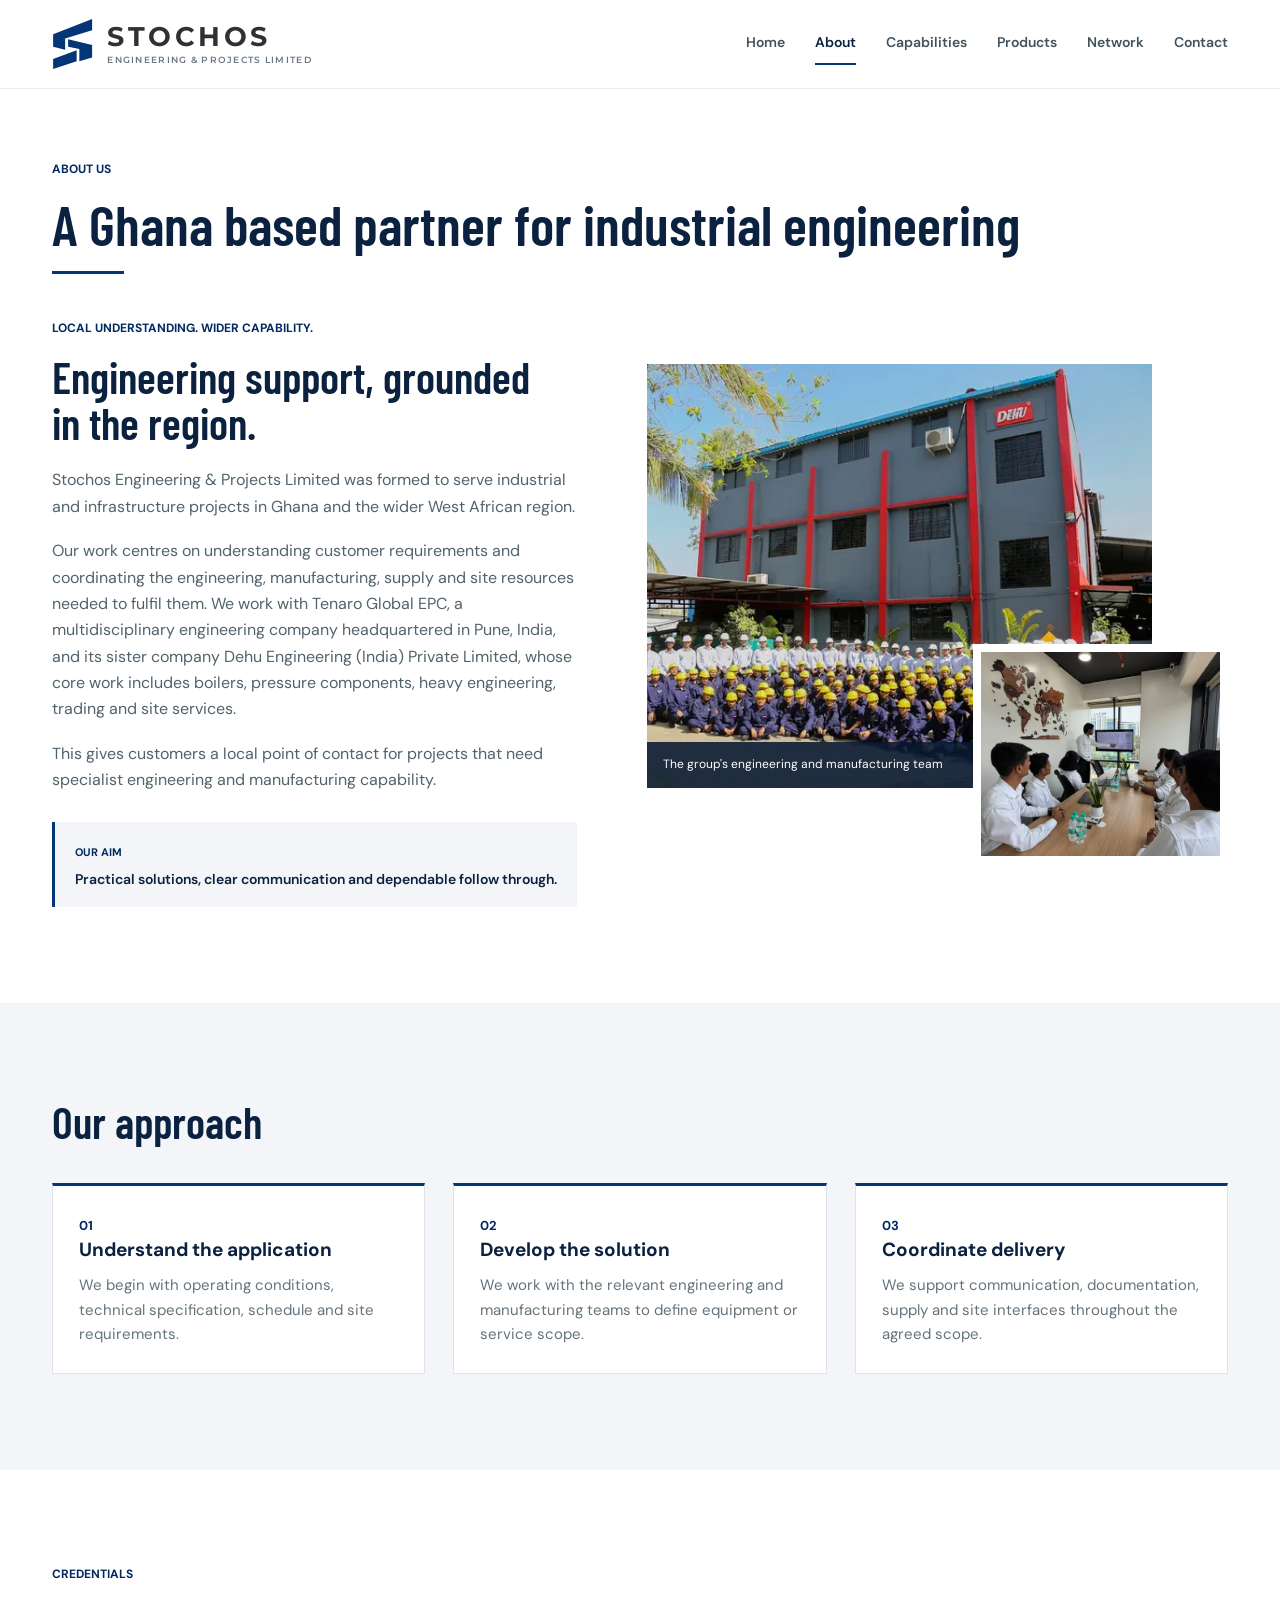
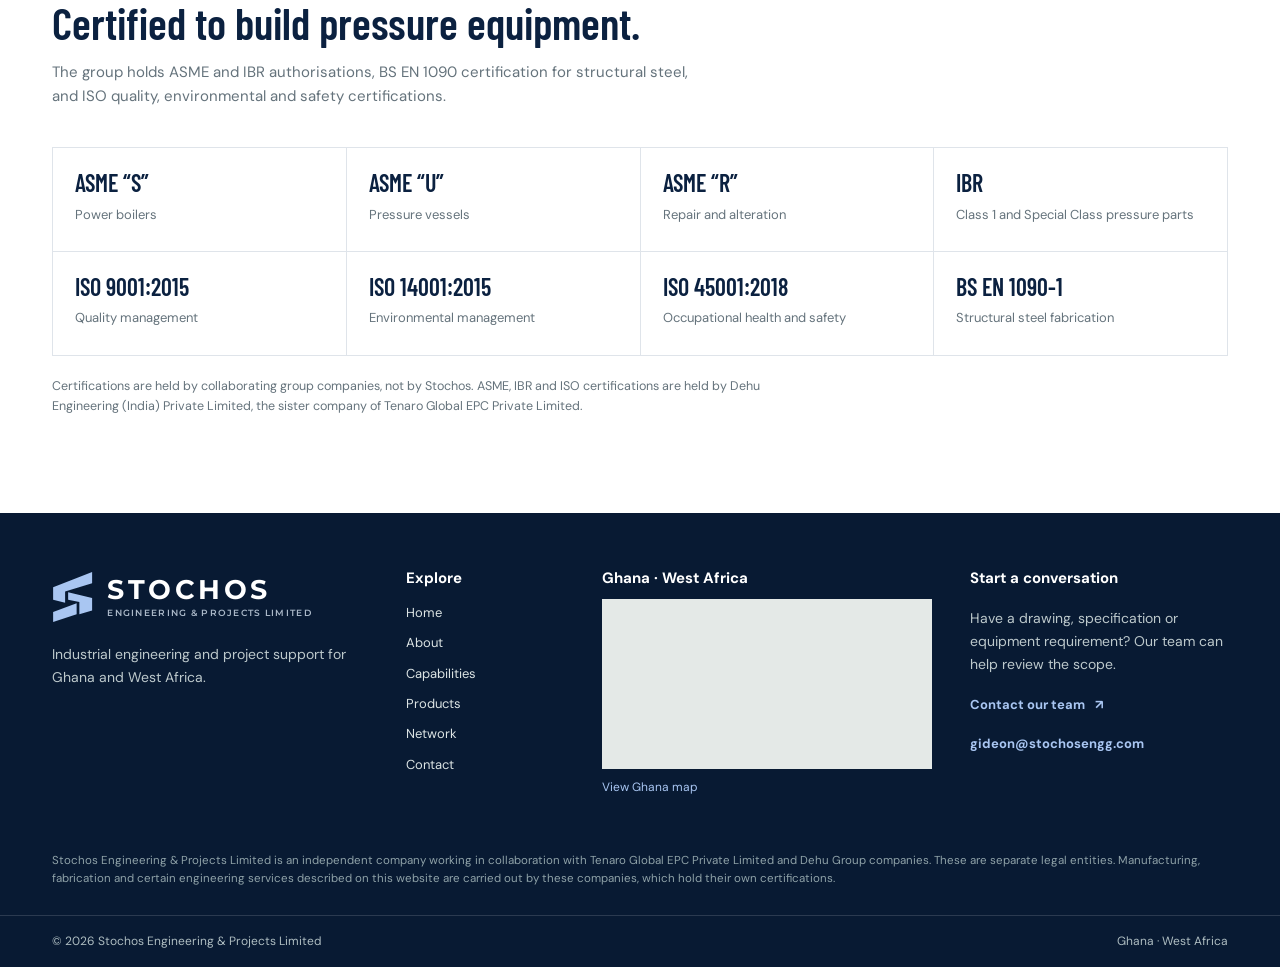
==== commit 65dc11b2: "Added the products page" ====
--- a/about/index.html
+++ b/about/index.html
@@ -30,6 +30,7 @@
         <a href="../">Home</a>
         <a href="../about/" class="on" aria-current="page">About</a>
         <a href="../capabilities/">Capabilities</a>
+        <a href="../products/">Products</a>
         <a href="../network/">Network</a>
         <a href="../contact/">Contact</a>
       </nav>
@@ -123,6 +124,7 @@
           <a href="../">Home</a>
           <a href="../about/">About</a>
           <a href="../capabilities/">Capabilities</a>
+          <a href="../products/">Products</a>
           <a href="../network/">Network</a>
           <a href="../contact/">Contact</a>
         </nav>
@@ -136,6 +138,7 @@
         <h2>Start a conversation</h2>
         <p>Have a drawing, specification or equipment requirement? Our team can help review the scope.</p>
         <a href="../contact/">Contact our team <span aria-hidden="true">↗</span></a>
+        <a href="mailto:gideon@stochosengg.com">gideon@stochosengg.com</a>
       </div>
     </div>
     <div class="wrap footer-legal">
--- a/css/styles.css
+++ b/css/styles.css
@@ -208,8 +208,6 @@
 .capability-detail-number { display: block; margin-bottom: 8px; color: var(--accent-deep); font-size: 11px; font-weight: 700; }
 .capability-detail h3 { margin-bottom: 8px; }
 .capability-detail p { color: var(--muted); font-size: 13px; }
-.standards { display: flex; flex-wrap: wrap; gap: 8px; margin-top: 26px; }
-.standards span { padding: 6px 11px; border: 1px solid #cdd5df; background: #fff; color: var(--navy); font-size: 12px; font-weight: 600; }
 .industries-directory { background: #e9eef5; }
 .industries-directory-layout { display: grid; grid-template-columns: .8fr 1.2fr; align-items: center; gap: 64px; }
 .industries-directory-layout h2 { margin-bottom: 16px; }
@@ -270,6 +268,67 @@
 .contact-details a { color: #eef2f1; font-size: 13px; font-weight: 500; text-decoration: none; }
 .contact-details a:hover { color: var(--accent-light); text-decoration: underline; }
 
+/* Products */
+.products-banner { padding: 84px 0 76px; background-color: var(--navy); background-image: linear-gradient(rgba(255,255,255,.075) 1px, transparent 1px), linear-gradient(90deg, rgba(255,255,255,.075) 1px, transparent 1px); background-size: 42px 42px; color: #fff; }
+.products-banner .eyebrow { color: var(--accent-light); }
+.products-banner h1 { max-width: 760px; color: #fff; font-size: 56px; }
+.products-banner p { max-width: 640px; margin-top: 18px; color: #d4dddf; font-size: 17px; }
+.product-group { padding: 80px 0; scroll-margin-top: 88px; }
+.product-group h2 { margin-bottom: 8px; }
+.product-group-intro { max-width: 720px; color: var(--muted); font-size: 15px; }
+
+/* Product tabs: one radio input per tab, no JavaScript */
+.product-tabs { margin-top: 28px; }
+.tab-input { position: absolute; width: 1px; height: 1px; opacity: 0; pointer-events: none; }
+.tab-row { display: grid; grid-template-columns: repeat(var(--tabs), minmax(0, 1fr)); border-bottom: 1px solid #d5dde8; }
+.tab { margin: 0 0 -1px; padding: 14px 10px; border-bottom: 2px solid transparent; color: var(--ink); font-size: 13.5px; font-weight: 700; line-height: 1.35; text-align: center; cursor: pointer; user-select: none; transition: color .2s, border-color .2s; }
+.tab:hover { color: var(--accent); }
+.tab-input:nth-of-type(1):checked ~ .tab-row > .tab:nth-child(1),
+.tab-input:nth-of-type(2):checked ~ .tab-row > .tab:nth-child(2),
+.tab-input:nth-of-type(3):checked ~ .tab-row > .tab:nth-child(3),
+.tab-input:nth-of-type(4):checked ~ .tab-row > .tab:nth-child(4),
+.tab-input:nth-of-type(5):checked ~ .tab-row > .tab:nth-child(5) { border-bottom-color: var(--accent); color: var(--accent); }
+.tab-input:nth-of-type(1):focus-visible ~ .tab-row > .tab:nth-child(1),
+.tab-input:nth-of-type(2):focus-visible ~ .tab-row > .tab:nth-child(2),
+.tab-input:nth-of-type(3):focus-visible ~ .tab-row > .tab:nth-child(3),
+.tab-input:nth-of-type(4):focus-visible ~ .tab-row > .tab:nth-child(4),
+.tab-input:nth-of-type(5):focus-visible ~ .tab-row > .tab:nth-child(5) { outline: 2px solid var(--accent); outline-offset: -2px; }
+.tab-panel { display: none; grid-template-columns: 1fr 1fr; align-items: center; gap: 28px 56px; padding-top: 40px; }
+.tab-input:nth-of-type(1):checked ~ .tab-panels > .tab-panel:nth-child(1),
+.tab-input:nth-of-type(2):checked ~ .tab-panels > .tab-panel:nth-child(2),
+.tab-input:nth-of-type(3):checked ~ .tab-panels > .tab-panel:nth-child(3),
+.tab-input:nth-of-type(4):checked ~ .tab-panels > .tab-panel:nth-child(4),
+.tab-input:nth-of-type(5):checked ~ .tab-panels > .tab-panel:nth-child(5) { display: grid; animation: tab-in .4s cubic-bezier(.2,.7,.2,1) both; }
+.tab-media { aspect-ratio: 4 / 3; overflow: hidden; background: #fff; }
+.tab-media img { display: block; width: 100%; height: 100%; object-fit: contain; transition: transform .6s ease; }
+.tab-media:hover img { transform: scale(1.03); }
+.tab-body h3 { margin-bottom: 16px; font-size: 22px; }
+.tab-points { display: grid; gap: 6px; padding-left: 20px; color: var(--ink); font-size: 14.5px; }
+.tab-points li::marker { color: var(--accent); }
+.tab-apps-label { margin-top: 22px; color: var(--navy); font-size: 14px; font-weight: 700; }
+.tab-apps { display: flex; flex-wrap: wrap; gap: 8px; margin-top: 10px; padding: 0; list-style: none; }
+.tab-apps li { padding: 5px 14px; border: 1px solid #b9cdea; border-radius: 999px; background: #eef3fb; color: var(--accent); font-size: 12.5px; font-weight: 600; }
+.tab-pager { grid-column: 1 / -1; display: flex; align-items: center; justify-content: center; gap: 12px; margin-top: 12px; }
+.pager-arrow { display: grid; width: 38px; height: 38px; margin: 0; place-items: center; border: 1px solid var(--accent); border-radius: 50%; color: var(--accent); font-size: 20px; line-height: 1; cursor: pointer; user-select: none; transition: background .2s, color .2s; }
+.pager-arrow:hover { background: var(--accent); color: #fff; }
+.pager-dot { width: 9px; height: 9px; margin: 0; border-radius: 50%; background: #cdd5df; cursor: pointer; transition: background .2s, transform .2s; }
+.pager-dot:hover { background: #9fb0c4; }
+.pager-dot.on { background: var(--navy); transform: scale(1.15); }
+.visually-hidden { position: absolute; width: 1px; height: 1px; overflow: hidden; clip: rect(0 0 0 0); white-space: nowrap; }
+@keyframes tab-in { from { opacity: 0; translate: 0 10px; } to { opacity: 1; translate: 0 0; } }
+.mining-section { background: var(--navy); color: #fff; }
+.mining-section .eyebrow { color: var(--accent-light); }
+.mining-section h2 { color: #fff; }
+.mining-section .note { color: #c9d4d6; }
+.mining-tags { margin-bottom: 30px; }
+.application-table { width: 100%; border-collapse: collapse; border-top: 2px solid var(--accent-light); font-size: 14px; }
+.application-table th, .application-table td { padding: 18px 18px 18px 0; border-bottom: 1px solid rgba(255,255,255,.14); text-align: left; vertical-align: top; }
+.application-table thead th { color: var(--accent-light); font-size: 11px; font-weight: 700; text-transform: uppercase; }
+.application-table tbody th { width: 32%; color: #fff; font-weight: 700; }
+.application-table td { color: #c9d4d6; }
+.application-table tbody tr { transition: background .2s; }
+.application-table tbody tr:hover { background: rgba(255,255,255,.04); }
+
 /* Interactions */
 .brand-mark { transition: transform .4s cubic-bezier(.2,.7,.2,1); }
 .brand:hover .brand-mark { transform: rotate(-6deg) scale(1.06); }
@@ -314,9 +373,9 @@
 .approach-step, .industry-list > div { transition: padding-left .25s ease, background .25s; }
 .approach-step:hover { padding-left: 10px; }
 .industry-list > div:hover { padding-left: 18px; background: rgba(255,255,255,.5); }
-.tags span, .standards span, .locations span { transition: background .2s, border-color .2s, color .2s, transform .2s; }
+.tags span, .locations span { transition: background .2s, border-color .2s, color .2s, transform .2s; }
 .tags span:hover { border-color: var(--accent-light); background: rgba(169,198,242,.12); color: #fff; transform: translateY(-2px); }
-.standards span:hover, .locations span:not(.here):hover { border-color: var(--accent); color: var(--accent); transform: translateY(-2px); }
+.locations span:not(.here):hover { border-color: var(--accent); color: var(--accent); transform: translateY(-2px); }
 
 input, select, textarea { transition: border-color .2s, box-shadow .2s; }
 input:hover, select:hover, textarea:hover { border-color: #9fb0c4; }
@@ -400,8 +459,6 @@
 	.capability-detail:hover .capability-detail-number { padding: 3px 9px; background: var(--accent); color: #fff; transform: none; letter-spacing: .08em; }
 	.capability-catalog-intro h2 { transition: color .3s; }
 	.capability-catalog-intro:hover h2 { color: var(--accent); }
-	.standards span { cursor: default; }
-	.standards span:hover { border-color: var(--navy); background: var(--navy); color: #fff; transform: translateY(-3px); box-shadow: 0 8px 18px rgba(11,33,64,.18); }
 
 	/* Network: country chips fill blue and show a pin dot */
 	.locations span { position: relative; cursor: default; transition: background .25s, border-color .25s, color .25s, transform .25s, box-shadow .25s, padding .25s; }
@@ -409,6 +466,7 @@
 	.locations span:not(.here):hover { padding-left: 26px; border-color: var(--accent); background: var(--accent); color: #fff; transform: translateY(-3px); box-shadow: 0 8px 18px rgba(4,53,119,.25); }
 	.locations span:not(.here):hover::before { opacity: 1; transform: scale(1); }
 	.locations span.here:hover { background: var(--navy); border-color: var(--navy); transform: translateY(-3px); box-shadow: 0 8px 18px rgba(11,33,64,.25); }
+
 }
 
 @keyframes draw-line { from { transform: scaleX(0); } to { transform: scaleX(1); } }
@@ -420,7 +478,7 @@
 @supports (animation-timeline: view()) {
 	.section-heading, section .eyebrow, section h2, .approach-copy > .note,
 	.capability-card, .approach-image, .approach-step, .tags span, .card, .band-inner,
-	.credential, .capability-detail, .standards span, .industry-list > div,
+	.credential, .capability-detail, .product-tabs, .application-table tbody tr, .industry-list > div,
 	.network-image, .eco-card, .locations span, .about-image-pair, .about-story-copy > p,
 	.about-principle, .contact-form-panel, .contact-aside, .footer-main > div {
 		animation: reveal linear both;
@@ -443,6 +501,7 @@
 
 @media (max-width: 1000px) {
 	.credentials { grid-template-columns: repeat(2, minmax(0, 1fr)); }
+	.tab-panel { gap: 24px 36px; }
 }
 
 @media (max-width: 900px) {
@@ -459,7 +518,7 @@
 	.about-story-layout, .network-overview { gap: 36px; }
 	.industries-directory-layout { grid-template-columns: .7fr 1.3fr; gap: 36px; }
 	.ecosystem { grid-template-columns: 1fr; }
-	.footer-main { grid-template-columns: 1fr 1fr; gap: 34px; }
+		.footer-main { grid-template-columns: 1fr 1fr; gap: 34px; }
 	.contact-layout { gap: 26px; }
 	.contact-form-panel { padding: 25px; }
 }
@@ -496,6 +555,22 @@
 	.contact-layout { grid-template-columns: 1fr; }
 	.contact-aside { display: grid; grid-template-columns: .8fr 1.2fr; }
 	.contact-aside > img { height: 100%; min-height: 360px; }
+	.products-banner { padding: 60px 0 56px; }
+	.products-banner h1 { font-size: 46px; }
+	.product-group { padding: 64px 0; }
+	.tab-row { display: flex; overflow-x: auto; scrollbar-width: none; }
+	.tab-row::-webkit-scrollbar { display: none; }
+	.tab { flex: none; padding: 12px 16px; white-space: nowrap; }
+	.tab-panel { grid-template-columns: 1fr; padding-top: 26px; }
+	.tab-pager { margin-top: 4px; }
+	.application-table thead { display: none; }
+	.application-table, .application-table tbody, .application-table tr, .application-table th, .application-table td { display: block; width: 100%; }
+	.application-table tbody th { width: 100%; padding: 18px 0 6px; border-bottom: 0; }
+	.application-table tbody tr:hover { background: none; }
+	.application-table td { padding: 4px 0; border-bottom: 0; }
+	.application-table td:last-child { padding-bottom: 18px; }
+	.application-table td::before { display: block; color: var(--accent-light); font-size: 10px; font-weight: 700; text-transform: uppercase; content: attr(data-label); }
+	.application-table tbody tr { border-bottom: 1px solid rgba(255,255,255,.14); }
 }
 
 @media (max-width: 540px) {
@@ -532,6 +607,8 @@
 	.about-image-detail { width: 48%; height: 155px; border-width: 6px; }
 	.capability-catalog { grid-template-columns: 1fr; }
 	.capability-detail { grid-template-columns: 1fr; }
+	.products-banner h1 { font-size: clamp(34px, 10vw, 40px); }
+	.products-banner p { font-size: 15px; }
 	.capability-detail > img { height: 190px; min-height: 0; }
 	.capability-detail::before { right: 0; bottom: auto; width: auto; height: 190px; }
 	.industry-list { grid-template-columns: 1fr; }
@@ -564,7 +641,7 @@
 /* Touch screens: no sticky hover lifts; give a pressed state instead */
 @media (hover: none) {
 	.capability-card:hover, .card:hover, .eco-card:hover, .capability-detail:hover,
-	.tags span:hover, .standards span:hover, .locations span:hover, .footer-navigation a:hover { transform: none; box-shadow: none; }
+	.tags span:hover, .locations span:hover, .footer-navigation a:hover { transform: none; box-shadow: none; }
 	.capability-card:hover .capability-image-wrap img, .capability-detail:hover > img,
 	.approach-image:hover img, .network-image:hover img, .about-image-main:hover img, .contact-aside:hover > img { transform: none; }
 	.approach-step:hover { padding-left: 0; }
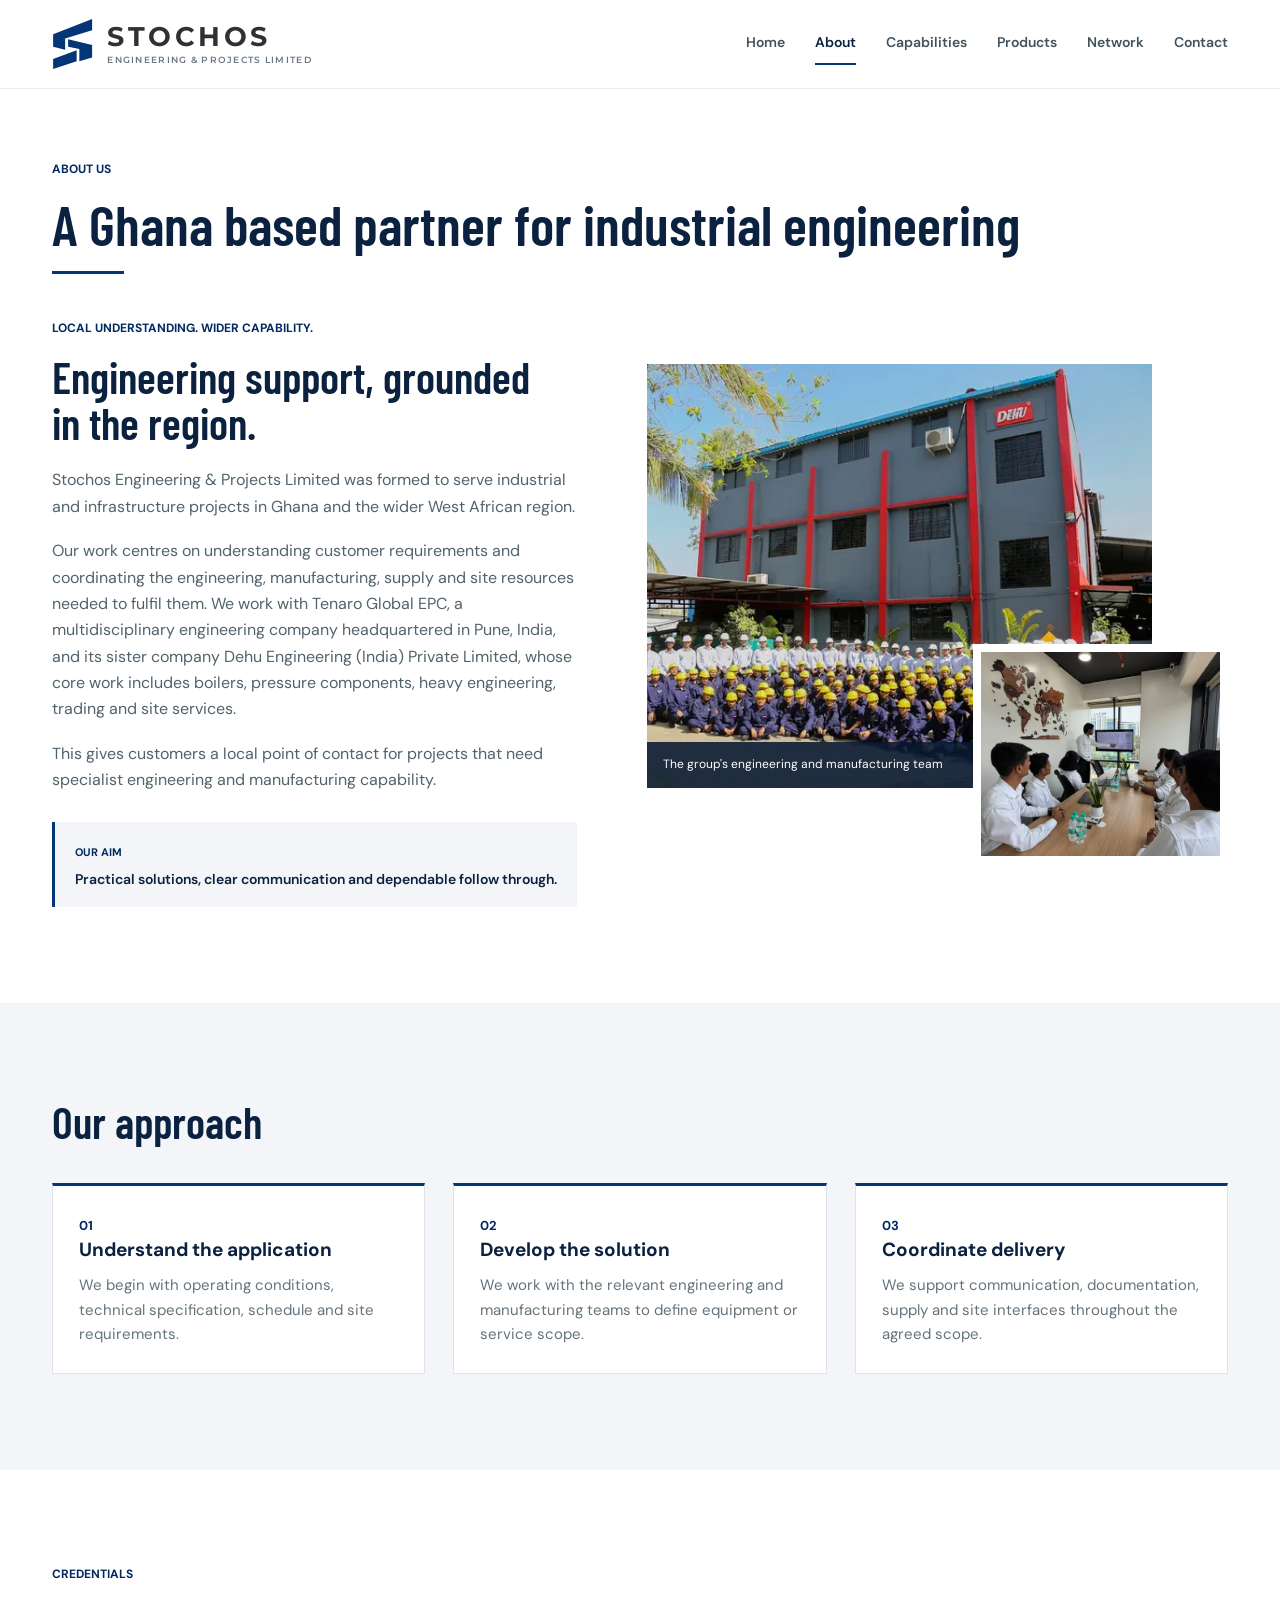
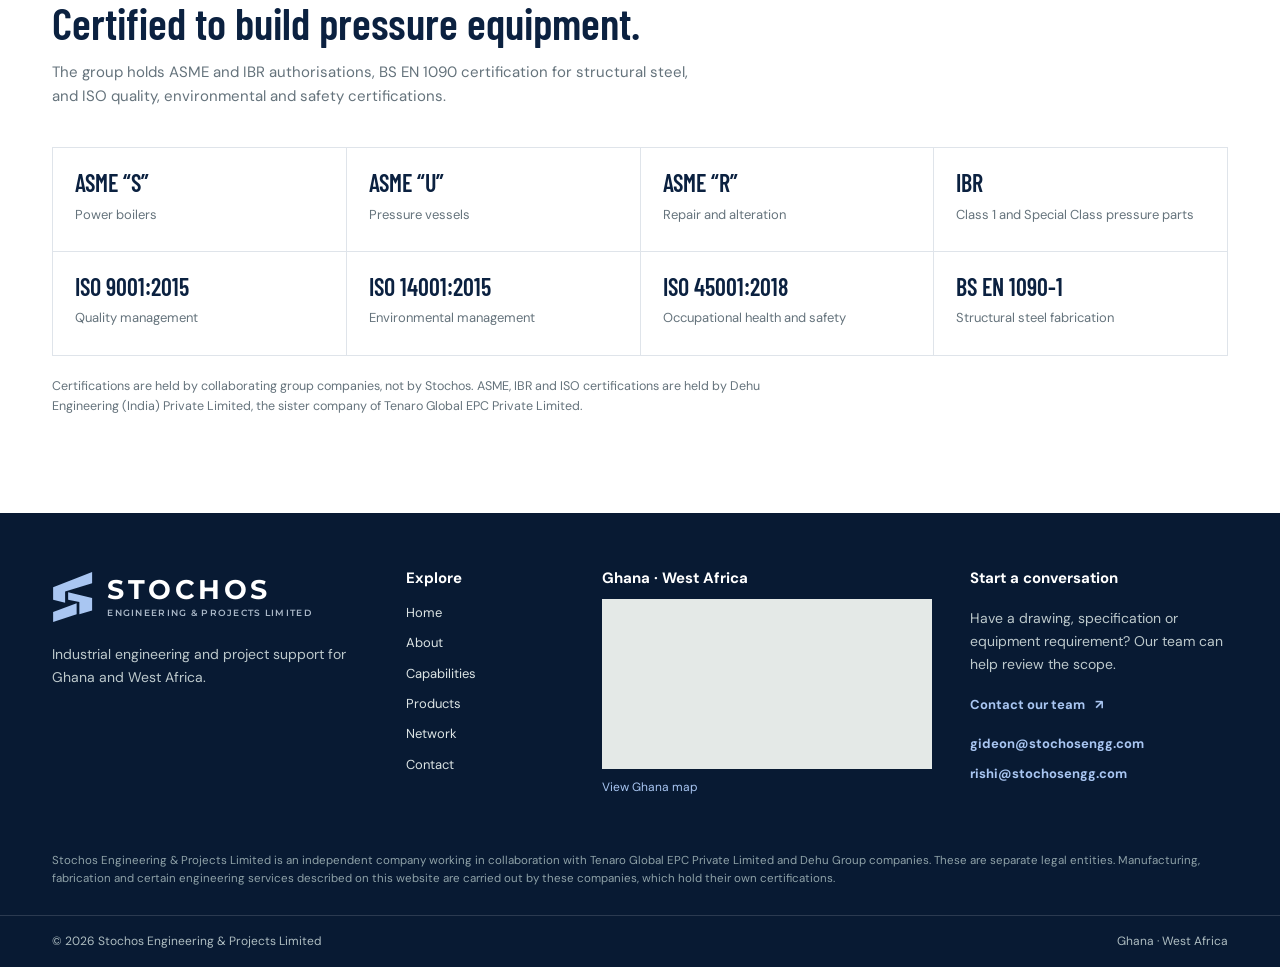
==== commit 80c69ba7: "Added emails in footer" ====
--- a/about/index.html
+++ b/about/index.html
@@ -139,6 +139,7 @@
         <p>Have a drawing, specification or equipment requirement? Our team can help review the scope.</p>
         <a href="../contact/">Contact our team <span aria-hidden="true">↗</span></a>
         <a href="mailto:gideon@stochosengg.com">gideon@stochosengg.com</a>
+        <a href="mailto:rishi@stochosengg.com">rishi@stochosengg.com</a>
       </div>
     </div>
     <div class="wrap footer-legal">
--- a/css/styles.css
+++ b/css/styles.css
@@ -166,6 +166,7 @@
 .footer-navigation a:hover { color: var(--accent-light); }
 .footer-contact a { display: flex; align-items: center; gap: 10px; width: fit-content; margin-top: 18px; color: var(--accent-light); font-size: 13px; font-weight: 700; text-decoration: none; }
 .footer-contact a:hover { text-decoration: underline; }
+.footer-contact a[href^="mailto:"] + a[href^="mailto:"] { margin-top: 8px; }
 .footer-map h2 { margin-bottom: 12px; }
 .footer-map iframe { display: block; width: 100%; height: 170px; border: 0; background: #e4e9e7; }
 .footer-map > a { display: inline-block; margin-top: 9px; color: var(--accent-light); font-size: 12px; text-decoration: none; }
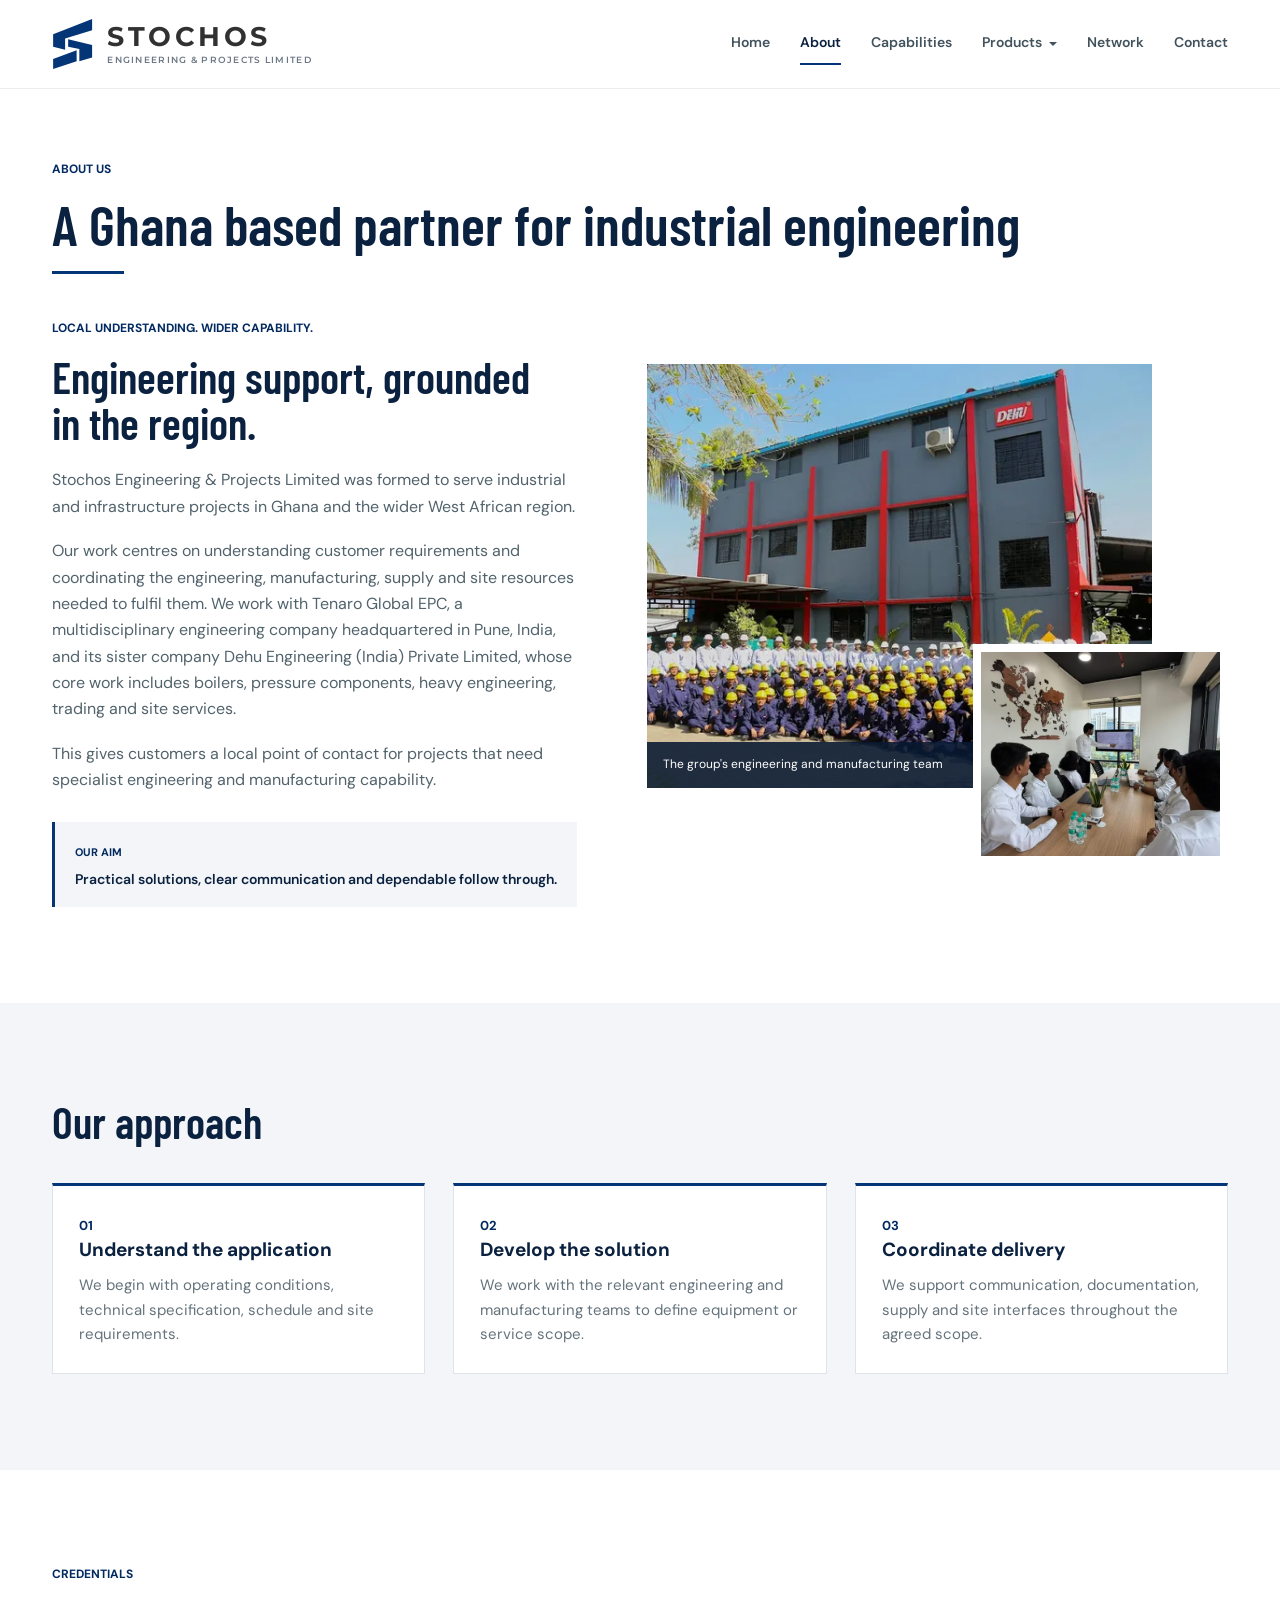
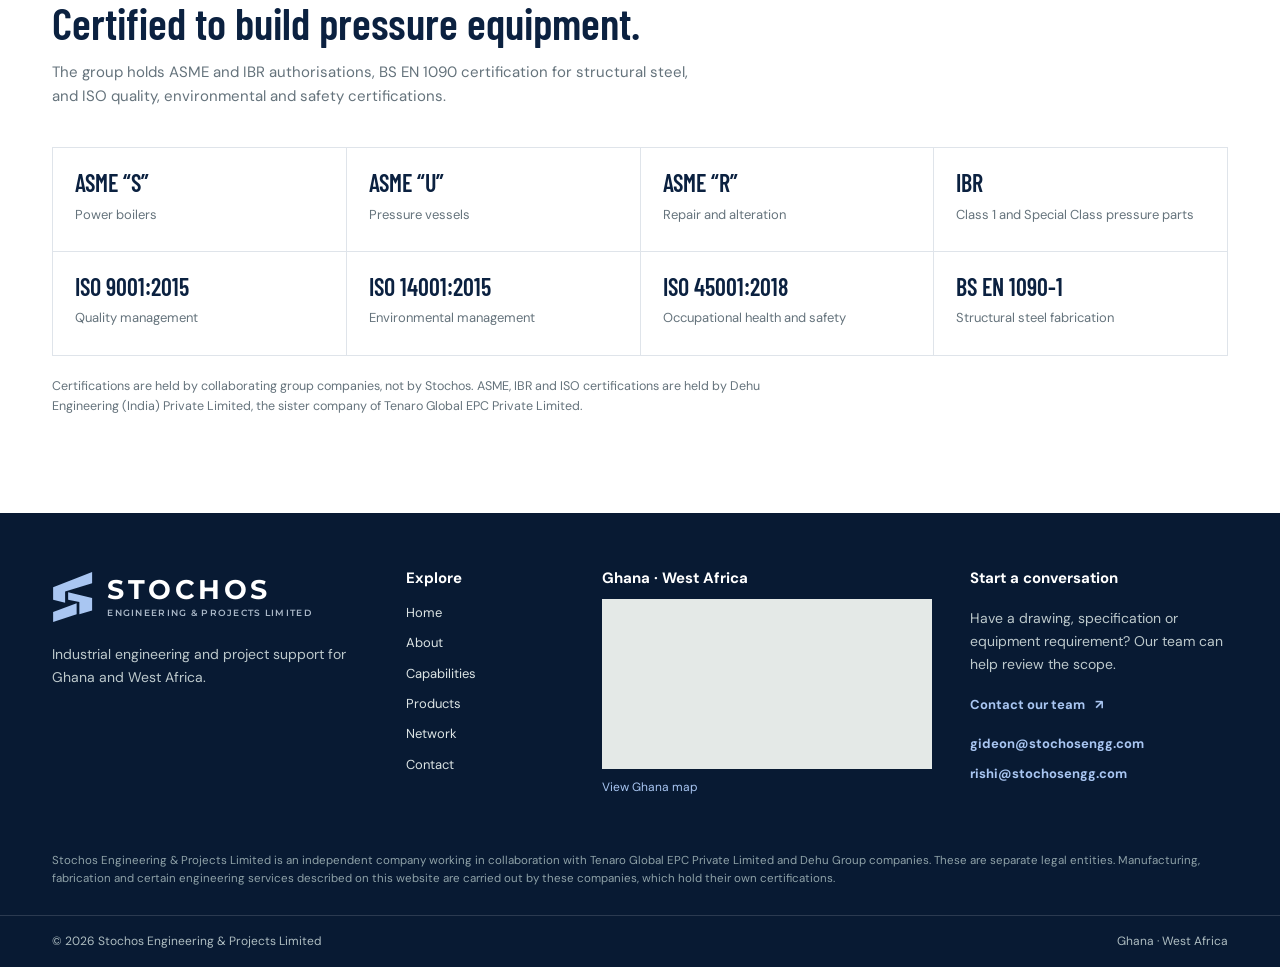
==== commit 14ca0f46: "Added browsing menu" ====
--- a/about/index.html
+++ b/about/index.html
@@ -30,7 +30,40 @@
         <a href="../">Home</a>
         <a href="../about/" class="on" aria-current="page">About</a>
         <a href="../capabilities/">Capabilities</a>
-        <a href="../products/">Products</a>
+        <div class="nav-drop">
+          <a href="../products/">Products</a>
+          <div class="nav-sub">
+            <div class="nav-item">
+              <a href="../products/#pressure">Boiler Pressure Parts</a>
+              <div class="nav-fly">
+                <a href="../products/#pressure-1">Water Wall Panels</a>
+                <a href="../products/#pressure-2">Superheater Coils</a>
+                <a href="../products/#pressure-3">Economisers and Evaporators</a>
+                <a href="../products/#pressure-4">Bed and In-Bed Coils</a>
+                <a href="../products/#pressure-5">Steam Headers and Reboilers</a>
+              </div>
+            </div>
+            <div class="nav-item">
+              <a href="../products/#fabrication">Piping and Fabrication</a>
+              <div class="nav-fly">
+                <a href="../products/#fabrication-1">Steam Piping and PRDS Stations</a>
+                <a href="../products/#fabrication-2">High-Temperature Alloy Components</a>
+                <a href="../products/#fabrication-3">Conveyors, Ducting and Structures</a>
+              </div>
+            </div>
+            <a href="../products/#mining">Mining Applications</a>
+            <div class="nav-item">
+              <a href="../products/#systems">Systems and Services</a>
+              <div class="nav-fly">
+                <a href="../products/#systems-1">Waste Heat Recovery Boilers</a>
+                <a href="../products/#systems-2">Package Boilers and Retrofits</a>
+                <a href="../products/#systems-3">Shutdown and Field Services</a>
+                <a href="../products/#systems-4">Inspection and Testing</a>
+                <a href="../products/#systems-5">Engineering and QA</a>
+              </div>
+            </div>
+          </div>
+        </div>
         <a href="../network/">Network</a>
         <a href="../contact/">Contact</a>
       </nav>
--- a/css/styles.css
+++ b/css/styles.css
@@ -46,6 +46,24 @@
 .links a:hover::after { transform: scaleX(1); transform-origin: left; }
 .links a:hover { color: var(--navy); }
 .links a.on { color: var(--navy); border-color: var(--accent); }
+.nav-drop { position: relative; display: flex; align-items: center; gap: 7px; }
+.nav-drop::after { width: 0; height: 0; border: 4px solid transparent; border-top-color: #42525d; border-bottom-width: 0; content: ''; transition: transform .2s; }
+.nav-drop:hover::after, .nav-drop:focus-within::after { transform: rotate(180deg); }
+.nav-sub, .nav-fly { position: absolute; min-width: 240px; padding: 8px 0; border: 1px solid #e9eded; background: #fff; box-shadow: 0 16px 30px rgba(11,33,64,.1); opacity: 0; visibility: hidden; transform: translateY(6px); transition: opacity .2s ease, transform .2s ease, visibility .2s; }
+.nav-sub { top: 100%; right: 56px; margin-top: 22px; border-top: 2px solid var(--accent); }
+.nav-sub::before { position: absolute; top: -26px; right: -56px; left: 0; height: 26px; content: ''; }
+.nav-drop:hover .nav-sub, .nav-drop:focus-within .nav-sub { opacity: 1; visibility: visible; transform: none; }
+.nav-sub a { display: block; padding: 10px 18px; border: 0; font-size: 13.5px; white-space: nowrap; transition: background .2s, color .2s; }
+.nav-sub a::after { display: none; }
+.nav-sub a:hover { background: #f3f6f6; color: var(--navy); }
+/* The list sits left of Products so each group's products have room to open on the right */
+.nav-item { position: relative; }
+.nav-item::before { position: absolute; z-index: 1; top: 50%; right: 14px; width: 0; height: 0; border: 4px solid transparent; border-left-color: #8b989f; border-right-width: 0; content: ''; transform: translateY(-50%); pointer-events: none; }
+.nav-item > a { padding-right: 32px; }
+.nav-fly { top: -9px; left: 100%; width: 240px; transform: translateX(-6px); }
+.nav-fly a { white-space: normal; line-height: 1.35; }
+.nav-item:hover > a, .nav-item:focus-within > a { background: #f3f6f6; color: var(--navy); }
+.nav-item:hover > .nav-fly, .nav-item:focus-within > .nav-fly { opacity: 1; visibility: visible; transform: none; }
 .menu { display: none; margin: 0; border: 1px solid var(--line); padding: 9px 14px; background: #fff; color: var(--navy); font-size: 14px; font-weight: 700; cursor: pointer; user-select: none; transition: background .2s, color .2s, border-color .2s, transform .15s; }
 .menu:active { transform: scale(.96); }
 .nav-toggle { position: absolute; width: 1px; height: 1px; opacity: 0; pointer-events: none; }
@@ -275,6 +293,7 @@
 .products-banner h1 { max-width: 760px; color: #fff; font-size: 56px; }
 .products-banner p { max-width: 640px; margin-top: 18px; color: #d4dddf; font-size: 17px; }
 .product-group { padding: 80px 0; scroll-margin-top: 88px; }
+.mining-section { scroll-margin-top: 88px; }
 .product-group h2 { margin-bottom: 8px; }
 .product-group-intro { max-width: 720px; color: var(--muted); font-size: 15px; }
 
@@ -508,6 +527,8 @@
 @media (max-width: 900px) {
 	.wrap { padding-right: 24px; padding-left: 24px; }
 	.links { gap: 17px; }
+	.nav-sub { right: 90px; }
+	.nav-sub::before { right: -90px; }
 	.hero { min-height: 610px; }
 	.stats-grid { grid-template-columns: repeat(2, minmax(0, 1fr)); }
 	.stat:nth-child(2) { border-right: 1px solid rgba(255,255,255,.12); }
@@ -536,6 +557,14 @@
 	.links a::after { display: none; }
 	.links a:hover { padding-left: 6px; }
 	.links a.on { border-color: #edf0f0; color: var(--accent-deep); }
+	.links { max-height: calc(100vh - 76px); overflow-y: auto; }
+	.nav-drop { display: block; }
+	.nav-drop::after { display: none; }
+	.nav-sub { position: static; min-width: 0; margin: 0; padding: 0; border: 0; box-shadow: none; opacity: 1; visibility: inherit; transform: none; }
+	.nav-sub::before, .nav-item::before, .nav-fly { display: none; }
+	.nav-drop > a { display: block; }
+	.links .nav-sub a { padding: 11px 0 11px 16px; border-bottom: 1px solid #edf0f0; color: #5a6a74; font-size: 13px; }
+	.links .nav-sub a:hover { padding-left: 22px; background: none; }
 	.hero { min-height: 600px; padding: 64px 0 40px; }
 	.hero h1 { font-size: 56px; }
 	.hero .lead { font-size: 16px; }
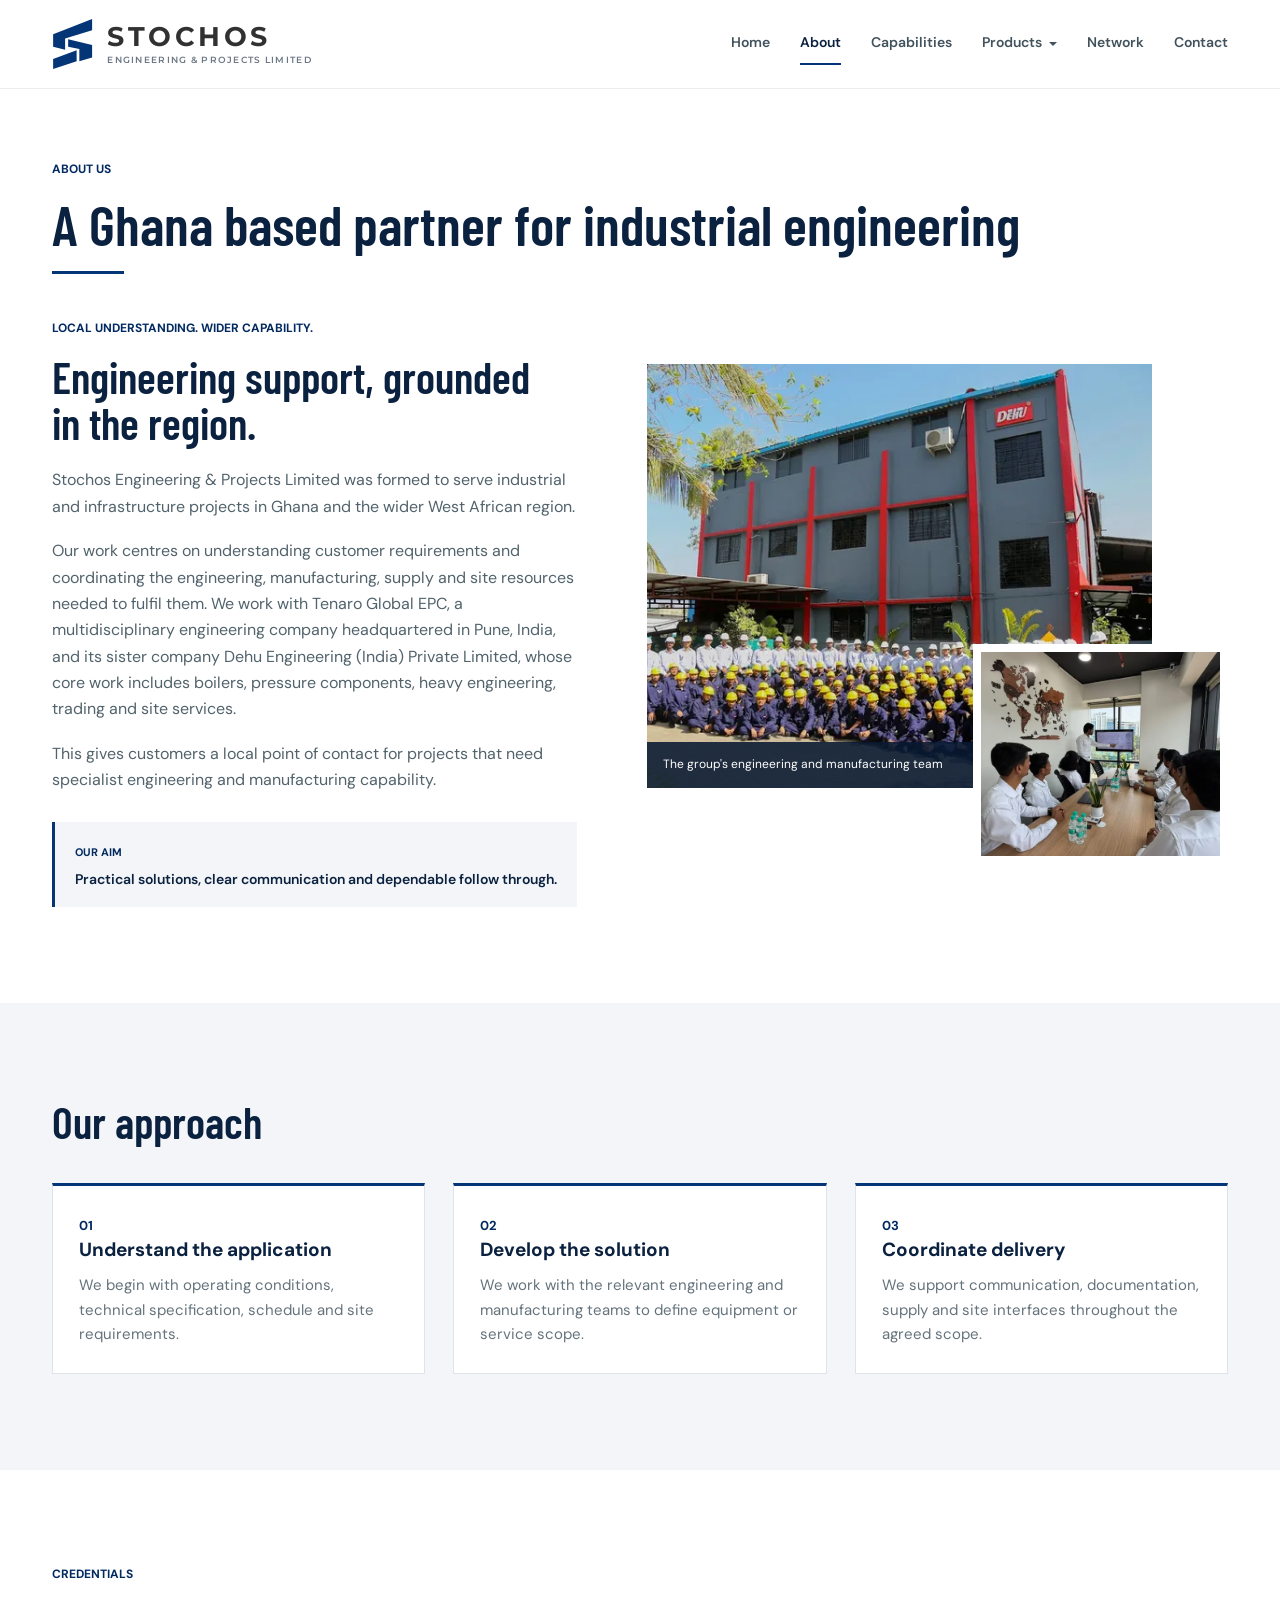
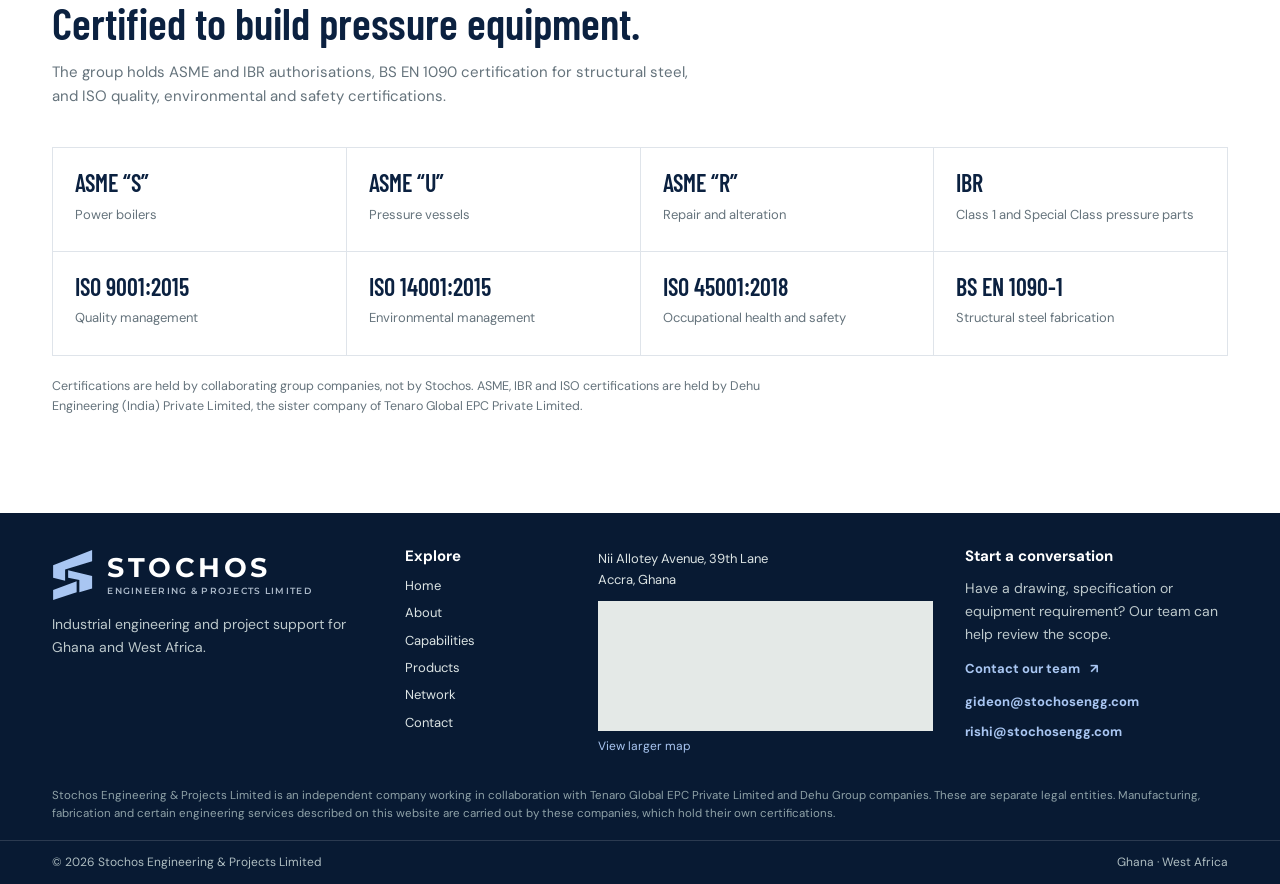
==== commit d9f9fb2d: "Add office address and map to footer, tighten footer spacing Co-Authored-By: Claude Opus 5.5 <norepl" ====
--- a/about/index.html
+++ b/about/index.html
@@ -163,9 +163,9 @@
         </nav>
       </div>
       <div class="footer-map">
-        <h2>Ghana · West Africa</h2>
-        <iframe title="Map showing Ghana in West Africa" src="https://www.openstreetmap.org/export/embed.html?bbox=-3.3%2C4.5%2C1.3%2C11.2&amp;layer=mapnik" loading="lazy" referrerpolicy="no-referrer-when-downgrade"></iframe>
-        <a href="https://www.openstreetmap.org/#map=6/7.95/-0.99" target="_blank" rel="noreferrer">View Ghana map</a>
+        <address class="footer-address">Nii Allotey Avenue, 39th Lane<br />Accra, Ghana</address>
+        <iframe title="Map showing our office on Nii Allotey Avenue, Accra" src="https://maps.google.com/maps?q=Nii%20Allotey%20Avenue%2C%20Accra%2C%20Ghana&amp;z=16&amp;output=embed" loading="lazy" referrerpolicy="no-referrer-when-downgrade"></iframe>
+        <a href="https://www.google.com/maps/search/?api=1&amp;query=Nii%20Allotey%20Avenue%2C%20Accra%2C%20Ghana" target="_blank" rel="noreferrer">View larger map</a>
       </div>
       <div class="footer-contact">
         <h2>Start a conversation</h2>
--- a/css/styles.css
+++ b/css/styles.css
@@ -176,22 +176,23 @@
 
 /* Footer */
 footer { padding: 0; background: #081a33; color: #dce4e4; font-size: 14px; }
-.footer-main { display: grid; grid-template-columns: 1.1fr .55fr 1.15fr .9fr; gap: 38px; padding-top: 58px; padding-bottom: 54px; }
-.footer-brand p, .footer-contact p { max-width: 330px; margin-top: 20px; color: #bdc9cc; font-size: 14px; }
-footer h2 { margin-bottom: 15px; color: #fff; font-family: 'DM Sans', sans-serif; font-size: 15px; font-weight: 700; }
-.footer-navigation nav { display: grid; grid-template-columns: 1fr; gap: 9px; }
+.footer-main { display: grid; grid-template-columns: 1.1fr .55fr 1.15fr .9fr; gap: 32px; padding-top: 36px; padding-bottom: 30px; }
+.footer-brand p, .footer-contact p { max-width: 330px; margin-top: 12px; color: #bdc9cc; font-size: 14px; }
+footer h2 { margin-bottom: 10px; color: #fff; font-family: 'DM Sans', sans-serif; font-size: 15px; font-weight: 700; }
+.footer-navigation nav { display: grid; grid-template-columns: 1fr; gap: 6px; }
 .footer-navigation a { width: fit-content; color: #dce4e4; font-size: 13px; text-decoration: none; }
 .footer-navigation a:hover { color: var(--accent-light); }
-.footer-contact a { display: flex; align-items: center; gap: 10px; width: fit-content; margin-top: 18px; color: var(--accent-light); font-size: 13px; font-weight: 700; text-decoration: none; }
+.footer-contact a { display: flex; align-items: center; gap: 10px; width: fit-content; margin-top: 12px; color: var(--accent-light); font-size: 13px; font-weight: 700; text-decoration: none; }
 .footer-contact a:hover { text-decoration: underline; }
 .footer-contact a[href^="mailto:"] + a[href^="mailto:"] { margin-top: 8px; }
-.footer-map h2 { margin-bottom: 12px; }
-.footer-map iframe { display: block; width: 100%; height: 170px; border: 0; background: #e4e9e7; }
-.footer-map > a { display: inline-block; margin-top: 9px; color: var(--accent-light); font-size: 12px; text-decoration: none; }
+.footer-map h2 { margin-bottom: 10px; }
+.footer-address { margin-bottom: 10px; color: #dce4e4; font-size: 13px; font-style: normal; line-height: 1.6; }
+.footer-map iframe { display: block; width: 100%; height: 130px; border: 0; background: #e4e9e7; }
+.footer-map > a { display: inline-block; margin-top: 6px; color: var(--accent-light); font-size: 12px; text-decoration: none; }
 .footer-map > a:hover { text-decoration: underline; }
-.footer-legal { padding-bottom: 26px; color: #8fa2a8; font-size: 11.5px; line-height: 1.6; }
+.footer-legal { padding-bottom: 16px; color: #8fa2a8; font-size: 11.5px; line-height: 1.6; }
 .footer-base { border-top: 1px solid rgba(255,255,255,.14); }
-.footer-base .wrap { display: flex; flex-wrap: wrap; justify-content: space-between; gap: 12px; padding-top: 16px; padding-bottom: 16px; color: #aebdc1; font-size: 12px; }
+.footer-base .wrap { display: flex; flex-wrap: wrap; justify-content: space-between; gap: 12px; padding-top: 12px; padding-bottom: 12px; color: #aebdc1; font-size: 12px; }
 
 /* About */
 .about-story-section { padding-top: 38px; }
@@ -540,7 +541,7 @@
 	.about-story-layout, .network-overview { gap: 36px; }
 	.industries-directory-layout { grid-template-columns: .7fr 1.3fr; gap: 36px; }
 	.ecosystem { grid-template-columns: 1fr; }
-		.footer-main { grid-template-columns: 1fr 1fr; gap: 34px; }
+		.footer-main { grid-template-columns: 1fr 1fr; gap: 26px; }
 	.contact-layout { gap: 26px; }
 	.contact-form-panel { padding: 25px; }
 }
@@ -630,7 +631,7 @@
 	.row { grid-template-columns: 1fr; }
 	.credentials { grid-template-columns: 1fr; }
 	.footer-base .wrap { flex-direction: column; }
-	.footer-main { grid-template-columns: 1fr; gap: 32px; padding-top: 44px; padding-bottom: 40px; }
+	.footer-main { grid-template-columns: 1fr; gap: 24px; padding-top: 30px; padding-bottom: 26px; }
 	.footer-contact, .footer-map { grid-column: auto; }
 	.about-image-pair { min-height: 360px; padding: 0 42px 58px 0; }
 	.about-image-main { height: 315px; }
